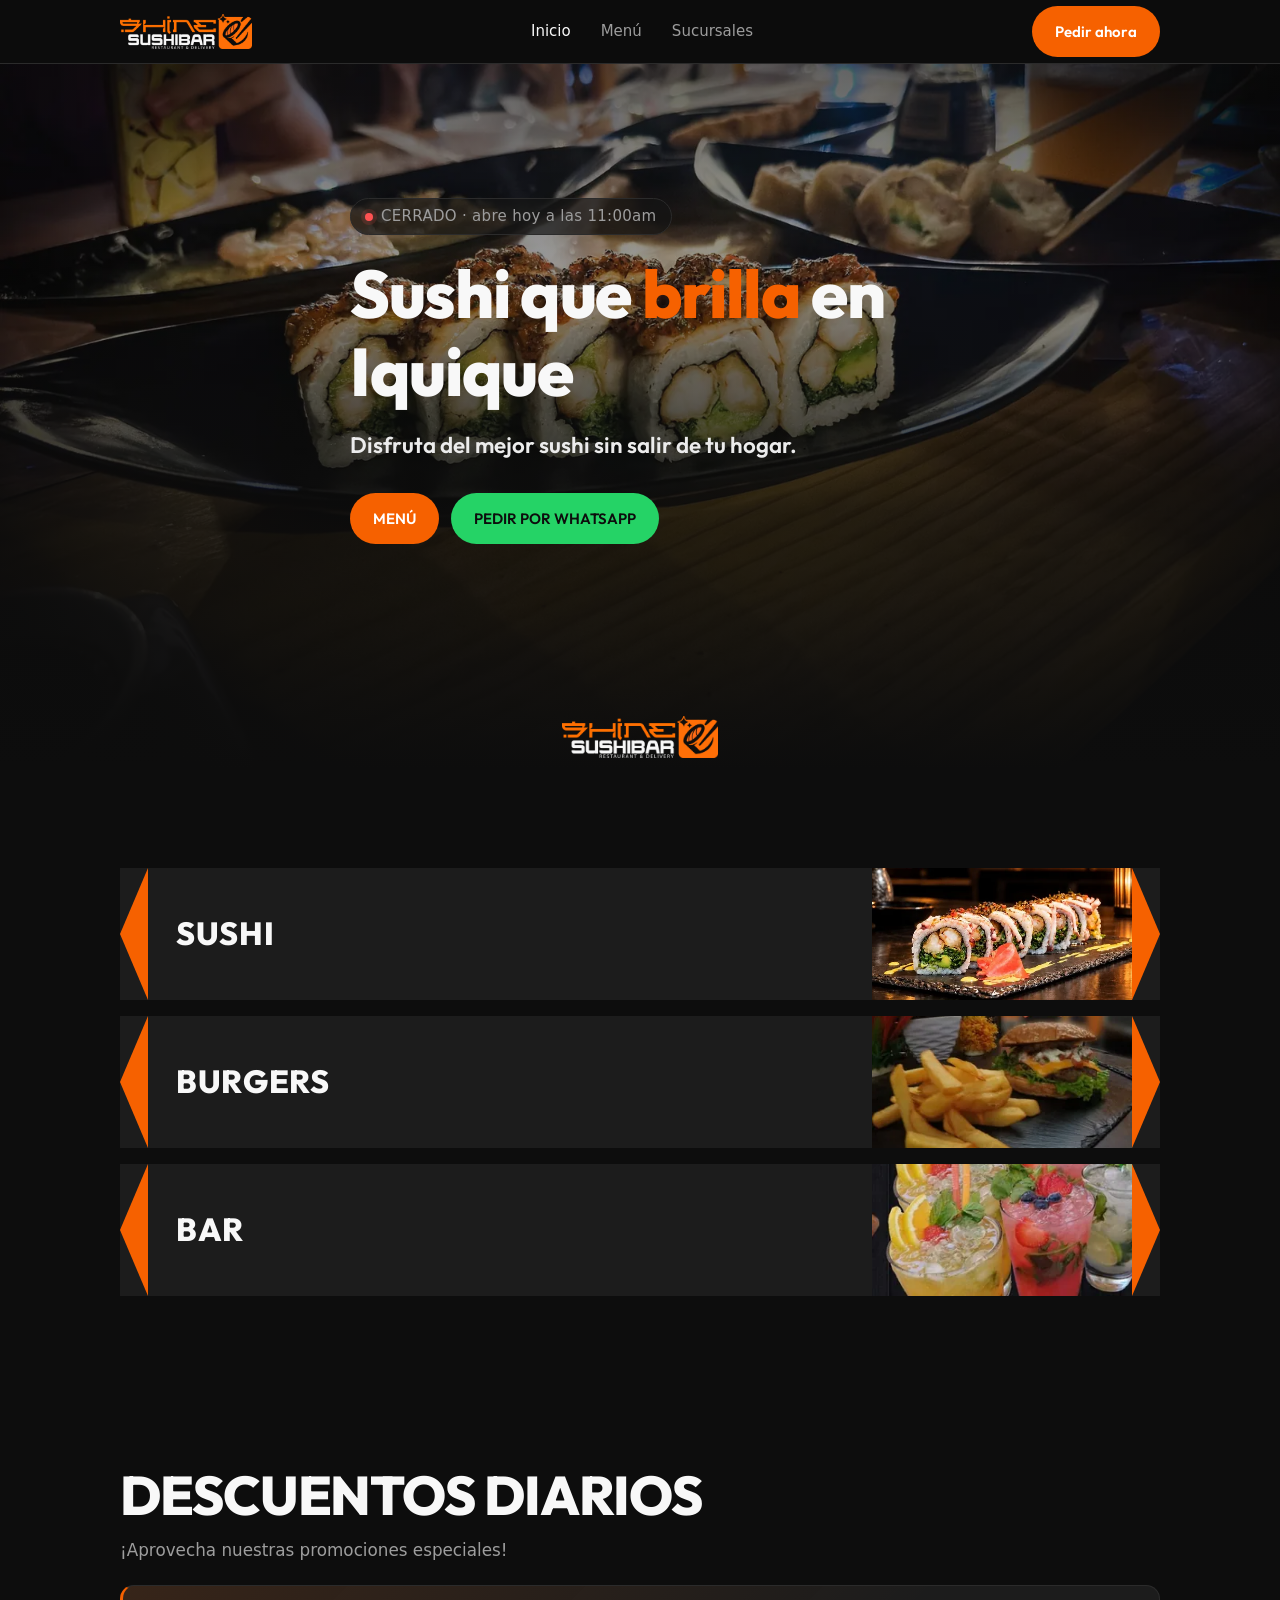
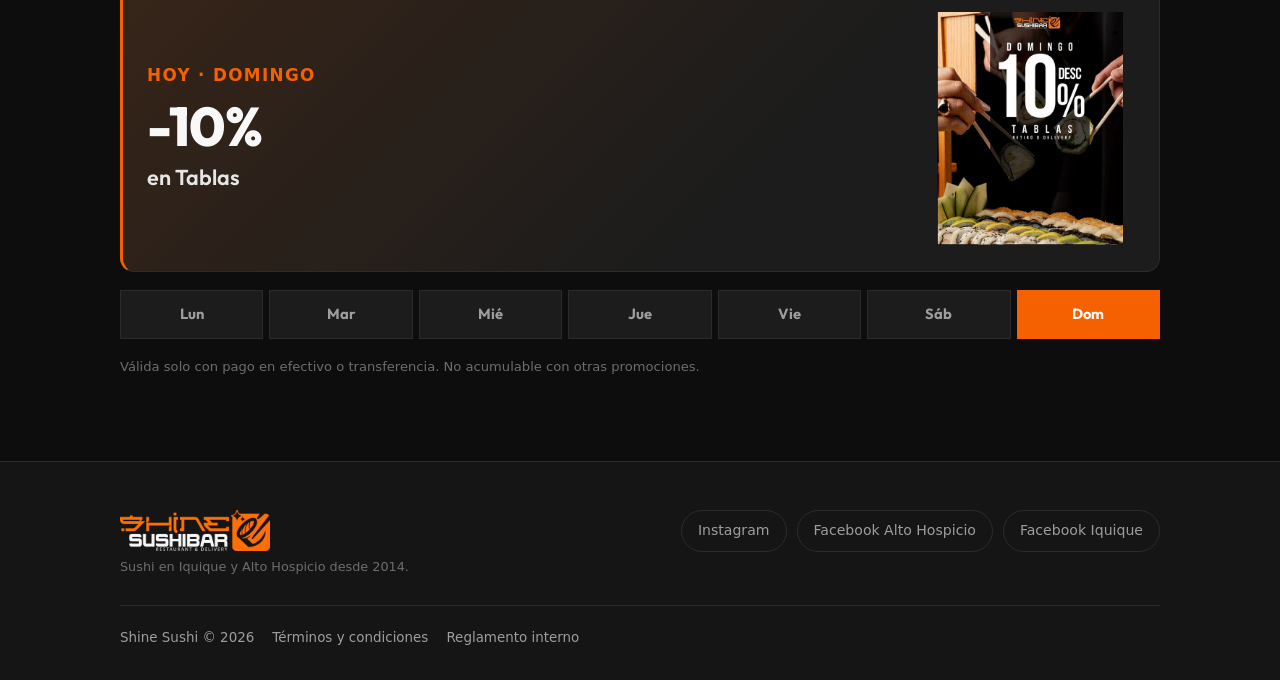
==== index.html @ 816ac902 "refact: root to serve on vercel" ====
<!DOCTYPE html>
<html lang="es">
  <head>
    <meta charset="utf-8" />
    <meta name="viewport" content="width=device-width, initial-scale=1" />
    <title>Shine Sushi | Sushi en Iquique y Alto Hospicio</title>
    <meta
      name="description"
      content="Shine Sushi, sushi para servir, llevar o delivery en Iquique y Alto Hospicio. Revisa el menú completo y pide por WhatsApp."
    />
    <meta name="theme-color" content="#0d0d0d" />

    <link rel="icon" type="image/png" sizes="32x32" href="static/assets/favicon-32.png" />
    <link rel="icon" type="image/png" sizes="96x96" href="static/assets/favicon-96.png" />
    <link rel="apple-touch-icon" href="static/assets/favicon-96.png" />

    <link rel="preconnect" href="https://fonts.googleapis.com" />
    <link rel="preconnect" href="https://fonts.gstatic.com" crossorigin />
    <link
      href="https://fonts.googleapis.com/css2?family=Open+Sans:wght@400;600;700&family=Outfit:wght@400;600;700;800&display=swap"
      rel="stylesheet"
    />

    <link rel="stylesheet" href="static/styles/styles.css" />
  </head>
  <body>
    <a class="saltar-al-contenido" href="#contenido">Saltar al contenido</a>

    <header class="header">
      <div class="contenedor header__interior">
        <a class="header__marca" href="index.html" aria-label="Shine Sushi, ir al inicio">
          <img
            class="header__logo"
            src="static/assets/logo.webp"
            alt="Shine Sushi"
            width="800"
            height="217"
          />
        </a>

        <nav class="header__nav" aria-label="Navegación principal">
          <a class="header__enlace header__enlace--activo" href="index.html" aria-current="page">Inicio</a>
          <a class="header__enlace" href="menu.html">Menú</a>
          <a class="header__enlace" href="sucursales.html">Sucursales</a>
        </nav>

        <div class="header__acciones">
          <button class="boton boton--primario header__pedido" type="button" data-abrir-sucursal>
            Pedir ahora
          </button>

          <button
            class="hamburguesa"
            id="boton-menu"
            type="button"
            aria-expanded="false"
            aria-controls="nav-movil"
            aria-label="Abrir menú de navegación"
          >
            <span class="hamburguesa__linea"></span>
            <span class="hamburguesa__linea"></span>
            <span class="hamburguesa__linea"></span>
          </button>
        </div>
      </div>

    </header>

    <nav class="nav-movil" id="nav-movil" aria-label="Navegación móvil">
      <a class="nav-movil__enlace" href="index.html">Inicio</a>
      <a class="nav-movil__enlace" href="menu.html">Menú</a>
      <a class="nav-movil__enlace" href="sucursales.html">Sucursales</a>
    </nav>

    <main id="contenido">
      <section class="hero">
        <div class="hero__fondo" role="img" aria-label="Tako flameado de Shine Sushi"></div>
        <div class="hero__velo"></div>

        <img
          class="hero__emblema"
          src="static/assets/logo.webp"
          alt=""
          aria-hidden="true"
          width="800"
          height="217"
        />

        <div class="contenedor hero__contenido">
          <p class="hero__etiqueta" id="estado" data-estado="desconocido">
            <span class="estado__punto" aria-hidden="true"></span>
            <span id="estado-texto">Consultando horario</span>
          </p>

          <h1 class="hero__titulo">Sushi que <span>brilla</span> en Iquique</h1>

          <p class="hero__bajada">Disfruta del mejor sushi sin salir de tu hogar.</p>

          <div class="hero__acciones">
            <a
              class="boton boton--primario"
              href="menu.html"
              aria-label="Ver el menú completo"
              >MENÚ</a
            >
            <button class="boton boton--whatsapp" type="button" data-abrir-sucursal>
              PEDIR POR WHATSAPP
            </button>
          </div>
        </div>
      </section>

      <section class="seccion cartas" id="cartas">
        <div class="contenedor">
          <a class="banda" href="menu.html#sushi">
            <span class="banda__punta" aria-hidden="true"></span>
            <span class="banda__nombre">Sushi</span>
            <img
              class="banda__imagen"
              src="static/assets/roll.webp"
              alt=""
              width="516"
              height="255"
            />
            <span class="banda__punta banda__punta--derecha" aria-hidden="true"></span>
          </a>

          <a class="banda" href="menu.html#burgers">
            <span class="banda__punta" aria-hidden="true"></span>
            <span class="banda__nombre">Burgers</span>
            <img
              class="banda__imagen"
              src="static/assets/burger.webp"
              alt=""
              width="355"
              height="223"
            />
            <span class="banda__punta banda__punta--derecha" aria-hidden="true"></span>
          </a>

          <a class="banda" href="menu.html#bar">
            <span class="banda__punta" aria-hidden="true"></span>
            <span class="banda__nombre">Bar</span>
            <img
              class="banda__imagen"
              src="static/assets/bar.webp"
              alt=""
              width="288"
              height="302"
            />
            <span class="banda__punta banda__punta--derecha" aria-hidden="true"></span>
          </a>
        </div>
      </section>

      <section class="seccion promociones" id="promociones">
        <div class="contenedor">
          <h2 class="promociones__caption">DESCUENTOS DIARIOS</h2>

          <p class="promociones__bajada">¡Aprovecha nuestras promociones especiales!</p>

          <button class="promocion" type="button" data-abrir-flyer>
            <span class="promocion__texto">
              <span class="promocion__etiqueta" id="promocion-etiqueta">Promoción de hoy</span>
              <span class="promocion__descuento" id="promocion-descuento">—</span>
              <span class="promocion__detalle" id="promocion-detalle"></span>
            </span>

            <span class="promocion__flyer">
              <img
                class="promocion__imagen"
                id="promocion-imagen"
                src="static/assets/promociones/lunes.webp"
                alt=""
                width="516"
                height="558"
              />
            </span>
          </button>

          <div class="dias" id="dias" role="tablist" aria-label="Elegir el día de la semana">
            <button class="dia" type="button" role="tab" aria-selected="false" data-dia="1">Lun</button>
            <button class="dia" type="button" role="tab" aria-selected="false" data-dia="2">Mar</button>
            <button class="dia" type="button" role="tab" aria-selected="false" data-dia="3">Mié</button>
            <button class="dia" type="button" role="tab" aria-selected="false" data-dia="4">Jue</button>
            <button class="dia" type="button" role="tab" aria-selected="false" data-dia="5">Vie</button>
            <button class="dia" type="button" role="tab" aria-selected="false" data-dia="6">Sáb</button>
            <button class="dia" type="button" role="tab" aria-selected="false" data-dia="0">Dom</button>
          </div>

          <p class="promocion__legal">
            Válida solo con pago en efectivo o transferencia. No acumulable con otras promociones.
          </p>

          <noscript>
            <ul class="promocion__lista">
              <li>Lunes: 4x3 / 3x2 en Roll de Carta</li>
              <li>Martes: -10% en Tiraditos y Ceviche</li>
              <li>Miércoles y Jueves: -15% en Roll de Carta, Arma Tu Roll</li>
              <li>Viernes y Sábado: -10% en Roll de Carta</li>
              <li>Domingo: -10% en Tablas</li>
            </ul>
          </noscript>
        </div>
      </section>
    </main>

    <footer class="footer">
      <div class="contenedor footer__interior">
        <div>
          <img
            class="footer__logo"
            src="static/assets/logo.webp"
            alt="Shine Sushi"
            width="800"
            height="217"
          />
          <p class="footer__credito">Sushi en Iquique y Alto Hospicio desde 2014.</p>
        </div>

        <div class="footer__redes">
          <a class="footer__red" href="https://www.instagram.com/shinesushi/">Instagram</a>
          <a
            class="footer__red"
            href="https://www.facebook.com/search/top?q=Shine%20Sushi%20Alto%20Hospicio"
            >Facebook Alto Hospicio</a
          >
          <a
            class="footer__red"
            href="https://www.facebook.com/search/top?q=Shine%20Sushi%20Iquique"
            >Facebook Iquique</a
          >
        </div>
      </div>

      <div class="contenedor">
        <div class="footer__legal">
          <span>Shine Sushi © 2026</span>
          <a href="terminos-y-condiciones.html">Términos y condiciones</a>
          <a href="reglamento-interno.html">Reglamento interno</a>
        </div>
      </div>
    </footer>

    <dialog class="dialogo" id="dialogo-sucursal" aria-labelledby="dialogo-titulo">
      <div class="dialogo__panel">
        <button
          class="dialogo__cerrar"
          type="button"
          data-cerrar-sucursal
          aria-label="Cerrar"
        >
          ×
        </button>

        <h2 class="dialogo__titulo" id="dialogo-titulo">Elija una sucursal</h2>

        <div class="dialogo__opciones">
          <a class="opcion-sucursal opcion-sucursal--rojo" href="https://wa.me/56572443313">
            Whatsapp Playa Brava
          </a>

          <a class="opcion-sucursal opcion-sucursal--azul" href="https://wa.me/56222267828">
            WhatsApp Baquedano
          </a>

          <a class="opcion-sucursal opcion-sucursal--blanco" href="https://wa.me/56572790722">
            Whatsapp Alto Hospicio
          </a>
        </div>
      </div>
    </dialog>

    <dialog class="dialogo dialogo--flyer" id="dialogo-flyer" aria-label="Flyer de la promoción">
      <button class="flyer__cerrar" type="button" data-cerrar-flyer aria-label="Cerrar">×</button>
      <img
        class="flyer__imagen"
        id="flyer-imagen"
        src="static/assets/promociones/lunes.webp"
        alt=""
        width="516"
        height="558"
      />
    </dialog>

    <script type="module" src="static/js/app.js"></script>
  </body>
</html>
---- static/styles/styles.css ----
/* Shine Sushi - hoja de estilos. */
:root {
  --naranja: #f66100;
  --naranja-claro: #ff7d29;
  --negro: #0d0d0d;
  --carbon: #151515;
  --superficie: #1c1c1c;
  --superficie-alta: #232323;
  --borde: #2b2b2b;
  --texto: #f8f8f8;
  --texto-suave: #9d9d9d;
  --verde-abierto: #3ddc84;
  --rojo-cerrado: #ff5252;

  --verde-whatsapp: #25d366;
  --verde-whatsapp-claro: #3fe07c;

  --rojo-sucursal: #ff0303;
  --azul-sucursal: #0303ff;
  --blanco-sucursal: #ffffff;

  --fuente-titulo: "Outfit", system-ui, -apple-system, "Segoe UI", sans-serif;
  --fuente-texto: system-ui, -apple-system, "Segoe UI", Roboto, sans-serif;

  --ancho-maximo: 1080px;
  --altura-header: 64px;
  --radio: 14px;
  --radio-chico: 10px;
  --transicion: 180ms ease;
}

*,
*::before,
*::after {
  box-sizing: border-box;
}

html {
  scroll-behavior: smooth;
  scroll-padding-top: calc(var(--altura-header) + 24px);
}

body {
  margin: 0;
  background-color: var(--negro);
  color: var(--texto);
  font-family: var(--fuente-texto);
  font-size: 16px;
  line-height: 1.55;
  -webkit-font-smoothing: antialiased;
}

body:has(.dialogo[open]) {
  overflow: hidden;
}

img {
  display: block;
  max-width: 100%;
  height: auto;
}

a {
  color: inherit;
  text-decoration: none;
}

h1,
h2,
h3 {
  font-family: var(--fuente-titulo);
  line-height: 1.15;
  margin: 0;
  letter-spacing: -0.02em;
}

p {
  margin: 0;
}

button {
  font: inherit;
}

.contenedor {
  width: 100%;
  max-width: var(--ancho-maximo);
  margin: 0 auto;
  padding: 0 20px;
}

.saltar-al-contenido {
  position: absolute;
  left: -9999px;
  top: 0;
  z-index: 100;
  background-color: var(--naranja);
  color: #fff;
  padding: 12px 18px;
  border-radius: 0 0 var(--radio-chico) 0;
}

.saltar-al-contenido:focus {
  left: 0;
}

/* ------------------------------------------------------------------ header */

.header {
  position: sticky;
  top: 0;
  z-index: 50;
  display: flex;
  align-items: center;
  height: var(--altura-header);
  background-color: rgba(13, 13, 13, 0.82);
  backdrop-filter: blur(12px);
  border-bottom: 1px solid var(--borde);
}

.header__interior {
  display: flex;
  align-items: center;
  justify-content: space-between;
  gap: 12px;
}

.header__marca {
  display: flex;
  align-items: center;
  flex-shrink: 0;
}

.header__logo {
  width: 108px;
  height: auto;
}

.header__nav {
  display: none;
  align-items: center;
  gap: 4px;
}

.header__enlace {
  padding: 9px 13px;
  border-radius: 999px;
  font-size: 15px;
  font-weight: 500;
  color: var(--texto-suave);
  transition: color var(--transicion), background-color var(--transicion);
}

.header__enlace:hover,
.header__enlace:focus-visible {
  color: var(--texto);
  background-color: var(--superficie-alta);
}

.header__enlace--activo {
  color: var(--texto);
}

.header__acciones {
  display: flex;
  align-items: center;
  gap: 8px;
  flex-shrink: 0;
}

.header__pedido {
  padding: 10px 15px;
  font-size: 14px;
}

.hero__emblema {
  position: absolute;
  bottom: 26px;
  left: 50%;
  transform: translateX(-50%);
  width: 132px;
  height: auto;
}

/* -------------------------------------------------------------- hamburguesa */

.hamburguesa {
  display: inline-flex;
  flex-direction: column;
  justify-content: center;
  gap: 5px;
  width: 42px;
  height: 42px;
  padding: 0 10px;
  border: 1px solid var(--borde);
  border-radius: 12px;
  background-color: var(--superficie);
  cursor: pointer;
}

.hamburguesa__linea {
  display: block;
  width: 100%;
  height: 2px;
  border-radius: 2px;
  background-color: var(--texto);
  transition: transform var(--transicion), opacity var(--transicion);
}

.hamburguesa[aria-expanded="true"] .hamburguesa__linea:nth-child(1) {
  transform: translateY(7px) rotate(45deg);
}

.hamburguesa[aria-expanded="true"] .hamburguesa__linea:nth-child(2) {
  opacity: 0;
}

.hamburguesa[aria-expanded="true"] .hamburguesa__linea:nth-child(3) {
  transform: translateY(-7px) rotate(-45deg);
}

/* ------------------------------------------------------------ nav movil */

.nav-movil {
  position: fixed;
  top: var(--altura-header);
  left: 0;
  right: 0;
  z-index: 49;
  display: flex;
  flex-direction: column;
  padding: 6px 20px 14px;
  background-color: rgba(13, 13, 13, 0.97);
  backdrop-filter: blur(12px);
  border-bottom: 1px solid var(--borde);
  opacity: 0;
  transform: translateY(-10px);
  pointer-events: none;
  transition: opacity var(--transicion), transform var(--transicion);
}

.nav-movil--abierto {
  opacity: 1;
  transform: translateY(0);
  pointer-events: auto;
}

.nav-movil__enlace {
  padding: 15px 4px;
  border-bottom: 1px solid var(--borde);
  font-family: var(--fuente-titulo);
  font-size: 1.05rem;
  font-weight: 600;
}

.nav-movil__enlace:last-child {
  border-bottom: none;
}

/* -------------------------------------------------------------- botones */

.boton {
  display: inline-flex;
  align-items: center;
  justify-content: center;
  gap: 8px;
  padding: 13px 22px;
  border: 1px solid transparent;
  border-radius: 999px;
  font-family: var(--fuente-titulo);
  font-size: 15px;
  font-weight: 600;
  cursor: pointer;
  transition: background-color var(--transicion), border-color var(--transicion),
    transform var(--transicion);
}

.boton:active {
  transform: scale(0.98);
}

.boton--primario {
  background-color: var(--naranja);
  color: #fff;
}

.boton--primario:hover,
.boton--primario:focus-visible {
  background-color: var(--naranja-claro);
}

.boton--fantasma {
  background-color: rgba(255, 255, 255, 0.06);
  border-color: rgba(255, 255, 255, 0.18);
  color: var(--texto);
}

.boton--fantasma:hover,
.boton--fantasma:focus-visible {
  background-color: rgba(255, 255, 255, 0.12);
}

.boton--whatsapp {
  background-color: var(--verde-whatsapp);
  color: #0d0d0d;
}

.boton--whatsapp:hover,
.boton--whatsapp:focus-visible {
  background-color: var(--verde-whatsapp-claro);
}

.boton--bloque {
  width: 100%;
}

/* ------------------------------------------------------------------ hero */

.hero {
  position: relative;
  display: flex;
  align-items: center;
  min-height: min(88svh, 720px);
  padding: 24px 0 120px;
  overflow: hidden;
}

.hero__fondo {
  position: absolute;
  inset: 0;
  background-image: url("../assets/hero-tako.webp");
  background-size: cover;
  background-position: center;
  z-index: -2;
}

.hero__velo {
  position: absolute;
  inset: 0;
  z-index: -1;
  background: linear-gradient(
      to top,
      var(--negro) 2%,
      rgba(13, 13, 13, 0.86) 38%,
      rgba(13, 13, 13, 0.42) 72%,
      rgba(13, 13, 13, 0.62) 100%
    );
}

.hero__contenido {
  max-width: 620px;
}

.hero__etiqueta {
  display: inline-flex;
  align-items: center;
  gap: 8px;
  padding: 6px 14px;
  margin-bottom: 20px;
  border: 1px solid var(--borde);
  border-radius: 999px;
  background-color: rgba(21, 21, 21, 0.7);
  font-size: 15px;
  font-weight: 500;
  letter-spacing: 0.02em;
  color: var(--texto-suave);
}

.estado__punto {
  width: 8px;
  height: 8px;
  border-radius: 50%;
  background-color: var(--texto-suave);
}

.estado--abierto .estado__punto {
  background-color: var(--verde-abierto);
  box-shadow: 0 0 0 4px rgba(61, 220, 132, 0.16);
}

.estado--cerrado .estado__punto {
  background-color: var(--rojo-cerrado);
  box-shadow: 0 0 0 4px rgba(255, 82, 82, 0.14);
}

.hero__titulo {
  font-size: clamp(2.4rem, 8vw, 4.2rem);
  font-weight: 800;
}

.hero__titulo span {
  color: var(--naranja);
}

.hero__bajada {
  margin-top: 18px;
  font-family: var(--fuente-titulo);
  font-size: clamp(1.1rem, 3.6vw, 1.4rem);
  font-weight: 600;
  color: #ececec;
}

.hero__acciones {
  display: flex;
  flex-wrap: wrap;
  gap: 12px;
  margin-top: 30px;
}

/* ------------------------------------------------------------- secciones */

.seccion {
  padding: 64px 0;
}

.seccion--alterna {
  background-color: var(--carbon);
  border-top: 1px solid var(--borde);
  border-bottom: 1px solid var(--borde);
}

.seccion__encabezado {
  max-width: 560px;
  margin-bottom: 32px;
}

.seccion__titulo {
  font-size: clamp(1.6rem, 5vw, 2.3rem);
  font-weight: 700;
}

.seccion__bajada {
  margin-top: 10px;
  color: var(--texto-suave);
}

/* --------------------------------------------------------------- cartas */

.cartas {
  padding-top: 0;
}

.banda {
  display: flex;
  align-items: stretch;
  height: 104px;
  margin-bottom: 12px;
  background-color: var(--superficie);
  transition: background-color var(--transicion);
}

.banda:last-child {
  margin-bottom: 0;
}

.banda:hover,
.banda:focus-visible {
  background-color: var(--superficie-alta);
}

.banda__punta {
  flex: 0 0 20px;
  background-color: var(--naranja);
  clip-path: polygon(100% 0, 0 50%, 100% 100%);
}

.banda__punta--derecha {
  clip-path: polygon(0 0, 100% 50%, 0 100%);
}

.banda__nombre {
  flex: 1;
  display: flex;
  align-items: center;
  min-width: 0;
  padding-left: 16px;
  font-family: var(--fuente-titulo);
  font-size: 1.5rem;
  font-weight: 800;
  letter-spacing: 0.02em;
  text-transform: uppercase;
}

.banda__imagen {
  flex: 0 0 auto;
  width: 96px;
  height: 100%;
  object-fit: cover;
  object-position: center;
}

/* --------------------------------------------------------- promociones */

.promociones {
  padding-top: 0;
}

.promociones__caption {
  font-size: clamp(2.1rem, 7vw, 3.4rem);
  font-weight: 800;
  letter-spacing: -0.02em;
}

.promociones__bajada {
  margin-top: 10px;
  font-size: 1.05rem;
  color: var(--texto-suave);
}

.promocion {
  display: grid;
  grid-template-columns: 1fr;
  gap: 20px;
  width: 100%;
  margin-top: 22px;
  padding: 26px 24px;
  border: 1px solid var(--borde);
  border-left: 3px solid var(--naranja);
  border-radius: var(--radio);
  background-color: var(--superficie);
  background-image: linear-gradient(
    135deg,
    rgba(246, 97, 0, 0.12),
    rgba(246, 97, 0, 0) 62%
  );
  text-align: left;
  cursor: pointer;
  transition: border-color var(--transicion);
}

.promocion:hover,
.promocion:focus-visible {
  border-color: var(--naranja);
}

.promocion__texto {
  display: block;
}

.promocion__etiqueta {
  display: block;
  font-size: 1.05rem;
  font-weight: 700;
  letter-spacing: 0.08em;
  text-transform: uppercase;
  color: var(--naranja);
}

.promocion__descuento {
  display: block;
  margin-top: 10px;
  font-family: var(--fuente-titulo);
  font-size: clamp(2.3rem, 9vw, 3.4rem);
  font-weight: 800;
  line-height: 1.05;
  letter-spacing: -0.02em;
  color: var(--texto);
}

.promocion__detalle {
  display: block;
  margin-top: 6px;
  font-family: var(--fuente-titulo);
  font-size: 1.35rem;
  font-weight: 600;
  color: #e6e6e6;
}

.promocion__flyer {
  display: none;
}

/* ------------------------------------------------- selector de flyer */

@media (min-width: 720px) {
  .promocion {
    grid-template-columns: 1fr 210px;
    align-items: center;
  }

  .promocion__flyer {
    display: block;
  }

  
  .promocion__imagen {
    display: block;
    width: 100%;
    aspect-ratio: 9 / 10;
    object-fit: contain;
  }
}

.dias {
  display: grid;
  grid-template-columns: repeat(7, 1fr);
  gap: 6px;
  margin-top: 18px;
}

.dia {
  padding: 11px 0;
  border: 1px solid var(--borde);
  border-radius: 0;
  background-color: var(--superficie);
  color: var(--texto-suave);
  font-family: var(--fuente-titulo);
  font-size: 0.92rem;
  font-weight: 700;
  cursor: pointer;
  transition: background-color var(--transicion), color var(--transicion),
    border-color var(--transicion);
}

.dia:hover,
.dia:focus-visible {
  color: var(--texto);
  border-color: var(--naranja);
}

.dia--hoy {
  border-color: var(--naranja);
  border-width: 2px;
  color: var(--texto);
}

.dia--activo {
  background-color: var(--naranja);
  border-color: var(--naranja);
  color: #fff;
}

.promocion__legal {
  margin-top: 18px;
  font-size: 0.82rem;
  color: #6d6d6d;
}

.promocion__lista {
  margin: 18px 0 0;
  padding-left: 20px;
  font-size: 0.9rem;
  color: var(--texto-suave);
}

.promocion__lista li {
  margin-bottom: 4px;
}

/* -------------------------------------------------------------- tarjetas */

.grilla {
  display: grid;
  gap: 14px;
  grid-template-columns: 1fr;
}

.tarjeta {
  display: flex;
  flex-direction: column;
  gap: 6px;
  padding: 20px;
  border: 1px solid var(--borde);
  border-radius: var(--radio);
  background-color: var(--superficie);
  transition: border-color var(--transicion), transform var(--transicion);
}

.tarjeta:hover,
.tarjeta:focus-visible {
  border-color: var(--naranja);
  transform: translateY(-2px);
}

.tarjeta__titulo {
  font-size: 1.05rem;
  font-weight: 600;
}

.tarjeta__detalle {
  font-size: 0.92rem;
  color: var(--texto-suave);
}

.tarjeta__pie {
  display: flex;
  align-items: center;
  justify-content: space-between;
  gap: 10px;
  margin-top: 14px;
  padding-top: 14px;
  border-top: 1px solid var(--borde);
  font-size: 0.86rem;
  color: var(--texto-suave);
}

.tarjeta__accion {
  margin-top: 14px;
}

.tarjeta--menu {
  position: relative;
  overflow: hidden;
}

.tarjeta__conteo {
  font-family: var(--fuente-titulo);
  font-size: 0.8rem;
  font-weight: 600;
  color: var(--naranja);
}

.tarjeta__flecha {
  color: var(--naranja);
  font-weight: 700;
}

/* ------------------------------------------------------------------ menu */

.menu-encabezado {
  padding-bottom: 0;
}

.menu-catalogo {
  padding-top: 28px;
}

.acordeon {
  margin-bottom: 14px;
  border: 1px solid var(--borde);
  border-radius: var(--radio);
  background-color: var(--superficie);
  background-image: url("../assets/black_background.png");
  overflow: hidden;
  scroll-margin-top: calc(var(--altura-header) + 20px);
}

.acordeon:last-child {
  margin-bottom: 0;
}

.acordeon__cabecera {
  display: flex;
  align-items: center;
  justify-content: space-between;
  gap: 16px;
  padding: 20px 22px;
  cursor: pointer;
  list-style: none;
}

.acordeon__cabecera::-webkit-details-marker {
  display: none;
}

.acordeon__cabecera:hover {
  background-color: rgba(255, 255, 255, 0.04);
}

.acordeon__titulo {
  font-size: clamp(1.5rem, 5.5vw, 2rem);
  font-weight: 800;
}

.acordeon__flecha {
  flex: 0 0 auto;
  width: 11px;
  height: 11px;
  border-right: 3px solid var(--naranja);
  border-bottom: 3px solid var(--naranja);
  transform: rotate(45deg);
  transition: transform var(--transicion);
}

.acordeon[open] .acordeon__flecha {
  transform: rotate(-135deg);
}

.acordeon__cuerpo {
  padding: 0 22px 30px;
  border-top: 1px solid var(--borde);
}

.grupo {
  margin-top: 20px;
  border-top: 1px solid var(--borde);
}

.grupo:first-child {
  margin-top: 10px;
  border-top: 0;
}

.grupo__cabecera {
  display: flex;
  align-items: center;
  justify-content: space-between;
  gap: 14px;
  padding: 16px 0;
  cursor: pointer;
  list-style: none;
}

.grupo__cabecera::-webkit-details-marker {
  display: none;
}

.grupo__cabecera:hover .grupo__titulo {
  color: var(--naranja);
}

.grupo__titulo {
  font-size: clamp(1.3rem, 4.5vw, 1.7rem);
  font-weight: 700;
}

.grupo__flecha {
  flex: 0 0 auto;
  width: 8px;
  height: 8px;
  border-right: 2px solid var(--naranja);
  border-bottom: 2px solid var(--naranja);
  transform: rotate(45deg);
  transition: transform var(--transicion);
}

.grupo[open] .grupo__flecha {
  transform: rotate(-135deg);
}

.grupo__cuerpo {
  padding: 16px 0 16px 18px;
  border-left: 1px solid var(--borde);
}

.subgrupo {
  margin-top: 16px;
}

.subgrupo:first-child {
  margin-top: 0;
}

.subgrupo__cabecera {
  display: flex;
  align-items: center;
  justify-content: space-between;
  gap: 12px;
  padding: 12px 0;
  cursor: pointer;
  list-style: none;
}

.subgrupo__cabecera::-webkit-details-marker {
  display: none;
}

.subgrupo__cabecera:hover .subcategoria {
  filter: brightness(1.1);
}

.subgrupo__flecha {
  flex: 0 0 auto;
  width: 7px;
  height: 7px;
  border-right: 2px solid var(--naranja);
  border-bottom: 2px solid var(--naranja);
  transform: rotate(45deg);
  transition: transform var(--transicion);
}

.subgrupo[open] .subgrupo__flecha {
  transform: rotate(-135deg);
}

.subgrupo__cuerpo {
  padding: 0 0 12px 12px;
}

.subcategoria {
  display: inline-block;
  padding: 7px 15px;
  border-radius: 999px;
  background-color: var(--naranja);
  font-family: var(--fuente-titulo);
  font-size: 1rem;
  font-weight: 800;
  letter-spacing: 0.06em;
  text-transform: uppercase;
  color: #0d0d0d;
}

.parentesis {
  color: var(--naranja);
}

/* Dentro de la badge naranja el parentesis se atenua en vez de repetir el color. */
.subcategoria .parentesis {
  color: inherit;
  opacity: 0.62;
}

.tarjeta__incluye {
  font-size: 0.88rem;
  color: var(--texto-suave);
}

.tarjeta__precio {
  font-family: var(--fuente-titulo);
  font-size: 1.15rem;
  font-weight: 700;
  color: var(--texto);
}

/* ------------------------------------------------------------- sucursales */

.sucursal {
  display: flex;
  flex-direction: column;
  gap: 4px;
  padding: 18px 20px;
  border: 1px solid var(--borde);
  border-radius: var(--radio);
  background-color: var(--superficie);
}

.sucursal__zona {
  font-size: 0.78rem;
  font-weight: 600;
  letter-spacing: 0.08em;
  text-transform: uppercase;
  color: var(--naranja);
}

.sucursal__nombre {
  font-family: var(--fuente-titulo);
  font-size: 1.15rem;
  font-weight: 700;
}

.sucursal__direccion {
  font-size: 0.92rem;
  color: var(--texto-suave);
}

.sucursal__acciones {
  margin-top: 14px;
}

/* ---------------------------------------------------------------- footer */

.footer {
  padding: 48px 0 32px;
  border-top: 1px solid var(--borde);
  background-color: var(--carbon);
}

.footer__interior {
  display: flex;
  flex-direction: column;
  gap: 24px;
}

.footer__logo {
  width: 150px;
}

.footer__redes {
  display: flex;
  flex-wrap: wrap;
  gap: 10px;
}

.footer__red {
  padding: 9px 16px;
  border: 1px solid var(--borde);
  border-radius: 999px;
  font-size: 0.88rem;
  color: var(--texto-suave);
  transition: color var(--transicion), border-color var(--transicion);
}

.footer__red:hover,
.footer__red:focus-visible {
  color: var(--texto);
  border-color: var(--naranja);
}

.footer__legal {
  display: flex;
  flex-wrap: wrap;
  gap: 8px 18px;
  padding-top: 22px;
  margin-top: 28px;
  border-top: 1px solid var(--borde);
  font-size: 0.84rem;
  color: var(--texto-suave);
}

.footer__credito {
  margin-top: 6px;
  font-size: 0.8rem;
  color: #6d6d6d;
}

/* ------------------------------------------------- selector de sucursal */

.dialogo {
  width: min(430px, calc(100vw - 32px));
  padding: 0;
  border: 1px solid var(--borde);
  border-radius: 20px;
  background-color: var(--superficie);
  color: var(--texto);
}

.dialogo::backdrop {
  background-color: rgba(0, 0, 0, 0.72);
  backdrop-filter: blur(4px);
}

.dialogo__panel {
  position: relative;
  padding: 28px 24px 24px;
}

.dialogo__cerrar {
  position: absolute;
  top: 14px;
  right: 14px;
  display: inline-flex;
  align-items: center;
  justify-content: center;
  width: 36px;
  height: 36px;
  border: 1px solid var(--borde);
  border-radius: 50%;
  background-color: var(--superficie-alta);
  color: var(--texto);
  font-size: 20px;
  line-height: 1;
  cursor: pointer;
}

.dialogo__titulo {
  padding-right: 44px;
  font-size: 1.85rem;
  font-weight: 700;
}

.dialogo__opciones {
  display: flex;
  flex-direction: column;
  gap: 10px;
  margin-top: 24px;
}

.opcion-sucursal {
  display: flex;
  align-items: center;
  justify-content: center;
  padding: 17px 18px;
  border-radius: 0;
  font-family: "Open Sans", system-ui, sans-serif;
  font-size: 1.02rem;
  font-weight: 700;
  letter-spacing: 0.02em;
  text-transform: uppercase;
  text-align: center;
  color: #fff;
  transition: filter var(--transicion), transform var(--transicion);
}

.opcion-sucursal:hover,
.opcion-sucursal:focus-visible {
  filter: brightness(1.14);
  transform: translateY(-1px);
}

.opcion-sucursal--rojo {
  background-color: var(--rojo-sucursal);
}

.opcion-sucursal--azul {
  background-color: var(--azul-sucursal);
}

.opcion-sucursal--blanco {
  background-color: var(--blanco-sucursal);
  color: #0d0d0d;
}

.opcion-sucursal--blanco:hover,
.opcion-sucursal--blanco:focus-visible {
  filter: brightness(0.92);
}

/* ----------------------------------------------------- flyer en dialogo */

.dialogo--flyer {
  width: auto;
  max-width: min(92vw, 520px);
  border: 3px solid var(--naranja);
  border-radius: 22px;
  background-color: var(--negro);
  overflow: hidden;
}

.flyer__imagen {
  display: block;
  width: 100%;
  max-height: 76svh;
  object-fit: contain;
}

.flyer__cerrar {
  position: absolute;
  top: 10px;
  right: 10px;
  z-index: 2;
  display: inline-flex;
  align-items: center;
  justify-content: center;
  width: 38px;
  height: 38px;
  border: 1px solid var(--borde);
  border-radius: 50%;
  background-color: rgba(13, 13, 13, 0.85);
  color: var(--texto);
  font-size: 20px;
  line-height: 1;
  cursor: pointer;
}

/* -------------------------------------------------------------- escritorio */

@media (min-width: 720px) {
  .header__logo {
    width: 132px;
  }

  .header__nav {
    display: flex;
  }

  .header__pedido {
    padding: 13px 22px;
    font-size: 15px;
  }

  .hamburguesa,
  .nav-movil {
    display: none;
  }

  .hero__emblema {
    width: 156px;
  }

  
  .hero {
    align-items: center;
    padding-top: 24px;
    padding-bottom: 130px;
  }

  .banda {
    height: 132px;
    margin-bottom: 16px;
  }

  .banda__punta {
    flex-basis: 28px;
  }

  .banda__nombre {
    padding-left: 28px;
    font-size: 2rem;
  }

  .banda__imagen {
    width: 260px;
  }

  .grilla--dos {
    grid-template-columns: repeat(2, 1fr);
  }

  .grilla--tres {
    grid-template-columns: repeat(3, 1fr);
  }

  .seccion {
    padding: 84px 0;
  }

  .footer__interior {
    flex-direction: row;
    align-items: flex-start;
    justify-content: space-between;
  }
}

@media (prefers-reduced-motion: reduce) {
  html {
    scroll-behavior: auto;
  }

  *,
  *::before,
  *::after {
    transition-duration: 0.01ms !important;
  }
}
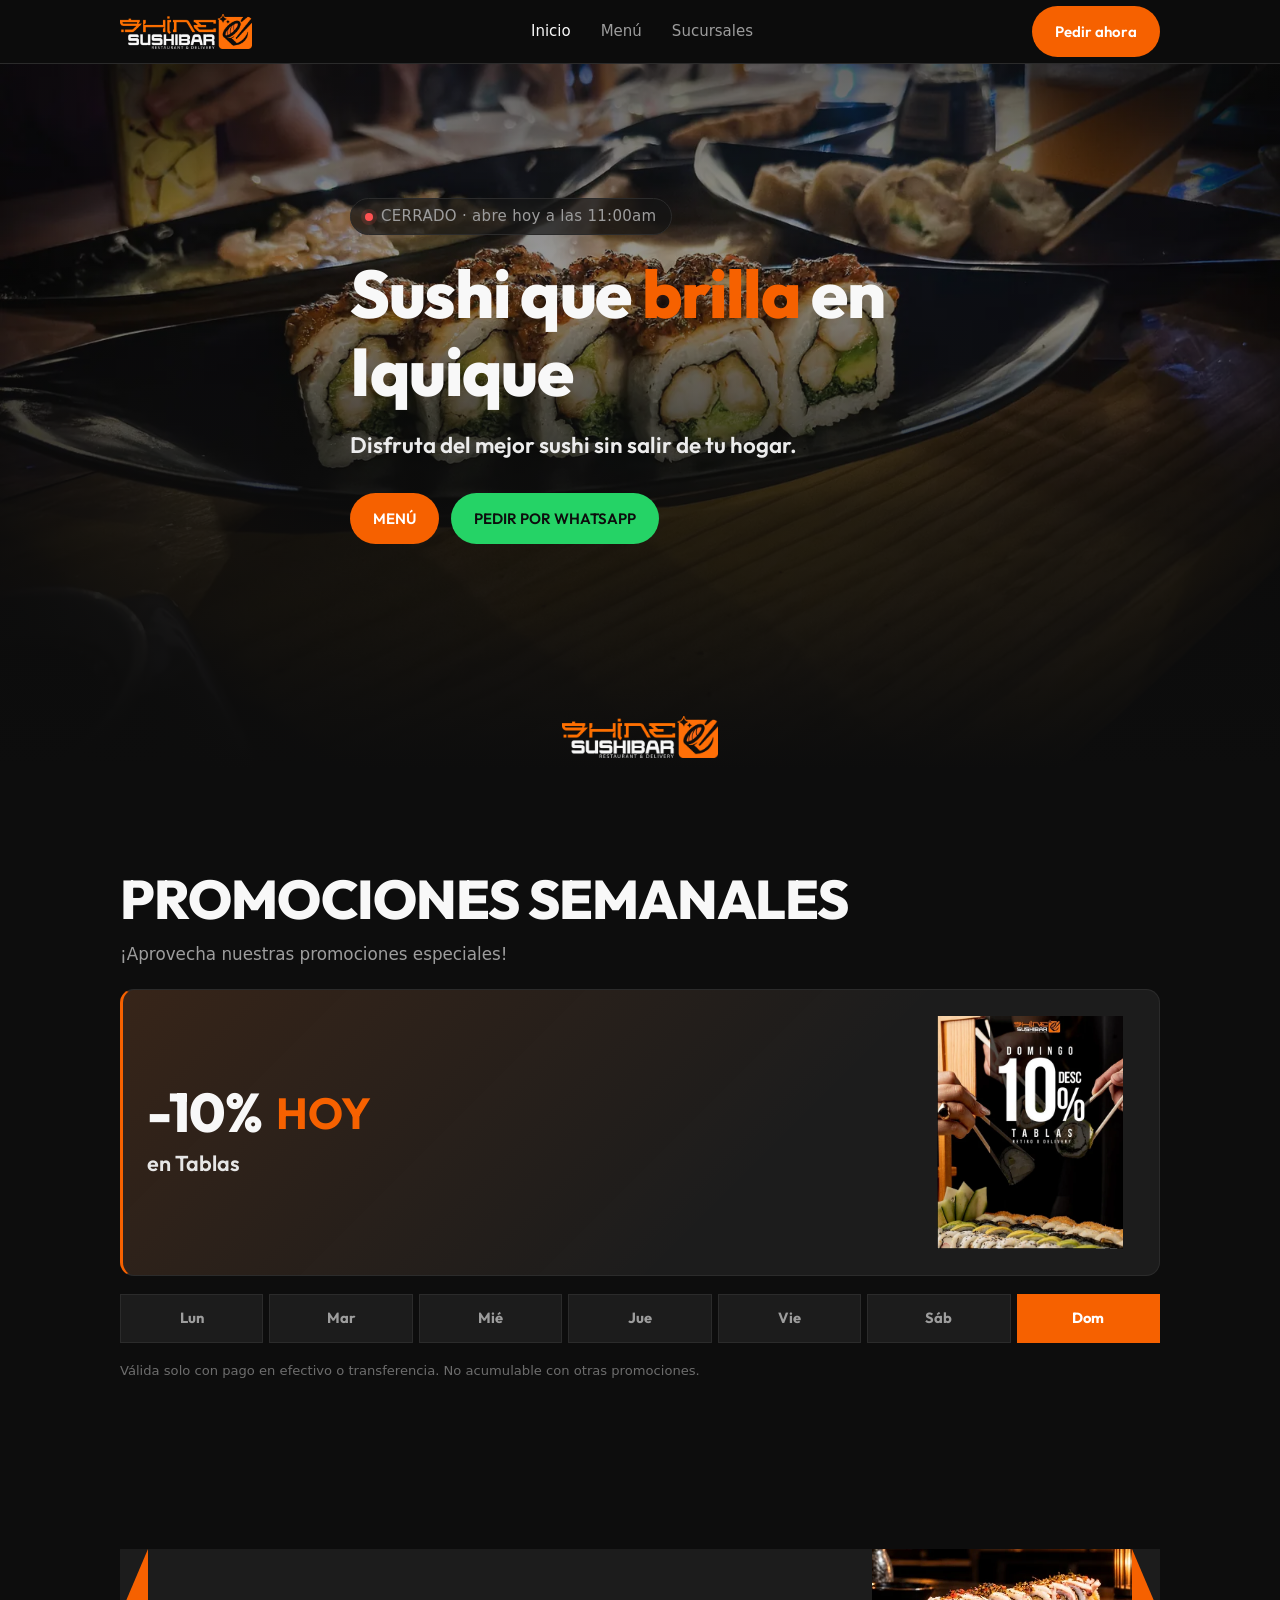
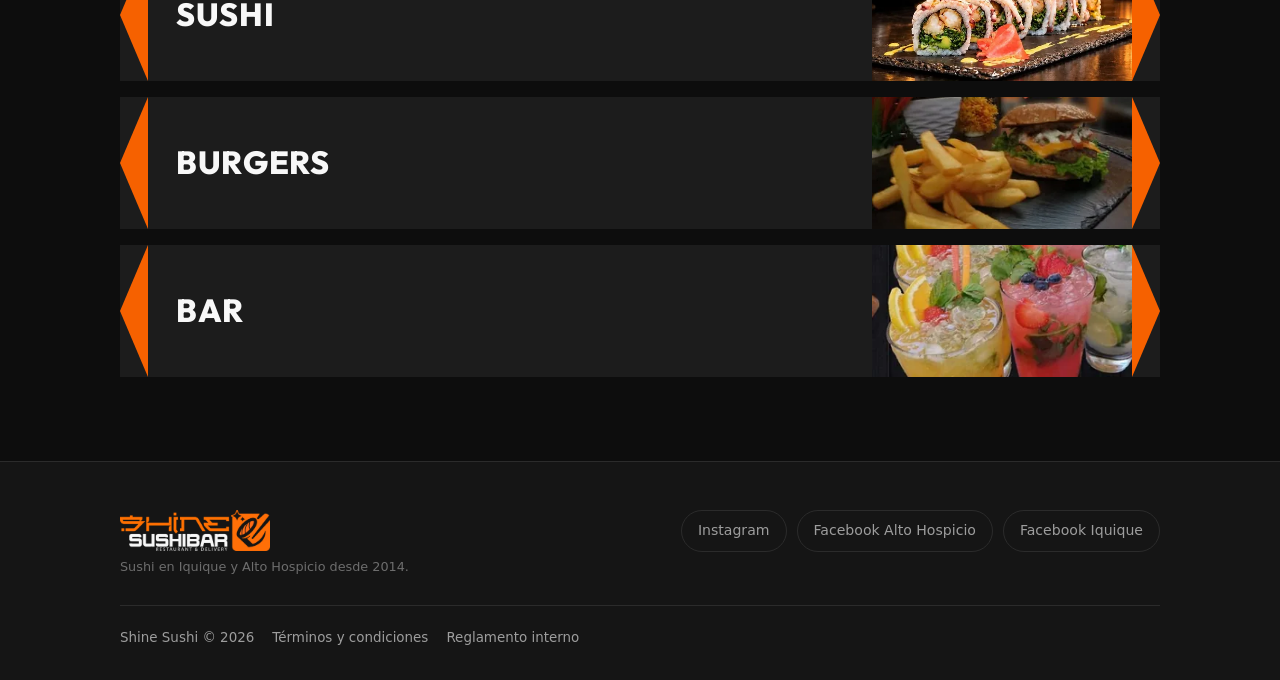
==== commit df864b21: "feats: catalogo restructurado, pagina de sucursales, perfeccion de estilos, etiquetas y celdas" ====
--- a/index.html
+++ b/index.html
@@ -107,6 +107,57 @@
               PEDIR POR WHATSAPP
             </button>
           </div>
+        </div>
+      </section>
+
+      <section class="seccion promociones" id="promociones">
+        <div class="contenedor">
+          <h2 class="promociones__caption">PROMOCIONES SEMANALES</h2>
+
+          <p class="promociones__bajada">¡Aprovecha nuestras promociones especiales!</p>
+
+          <button class="promocion" type="button" data-abrir-flyer>
+            <span class="promocion__texto">
+              <span class="promocion__descuento" id="promocion-descuento">—</span>
+              <span class="promocion__etiqueta" id="promocion-etiqueta">Hoy</span>
+              <span class="promocion__detalle" id="promocion-detalle"></span>
+            </span>
+
+            <span class="promocion__flyer">
+              <img
+                class="promocion__imagen"
+                id="promocion-imagen"
+                src="static/assets/promociones/lunes.webp"
+                alt=""
+                width="516"
+                height="558"
+              />
+            </span>
+          </button>
+
+          <div class="dias" id="dias" role="tablist" aria-label="Elegir el día de la semana">
+            <button class="dia" type="button" role="tab" aria-selected="false" data-dia="1">Lun</button>
+            <button class="dia" type="button" role="tab" aria-selected="false" data-dia="2">Mar</button>
+            <button class="dia" type="button" role="tab" aria-selected="false" data-dia="3">Mié</button>
+            <button class="dia" type="button" role="tab" aria-selected="false" data-dia="4">Jue</button>
+            <button class="dia" type="button" role="tab" aria-selected="false" data-dia="5">Vie</button>
+            <button class="dia" type="button" role="tab" aria-selected="false" data-dia="6">Sáb</button>
+            <button class="dia" type="button" role="tab" aria-selected="false" data-dia="0">Dom</button>
+          </div>
+
+          <p class="promocion__legal">
+            Válida solo con pago en efectivo o transferencia. No acumulable con otras promociones.
+          </p>
+
+          <noscript>
+            <ul class="promocion__lista">
+              <li>Lunes: 4x3 / 3x2 en Roll de Carta</li>
+              <li>Martes: -10% en Tiraditos y Ceviche</li>
+              <li>Miércoles y Jueves: -15% en Roll de Carta, Arma Tu Roll</li>
+              <li>Viernes y Sábado: -10% en Roll de Carta</li>
+              <li>Domingo: -10% en Tablas</li>
+            </ul>
+          </noscript>
         </div>
       </section>
 
@@ -153,56 +204,6 @@
         </div>
       </section>
 
-      <section class="seccion promociones" id="promociones">
-        <div class="contenedor">
-          <h2 class="promociones__caption">DESCUENTOS DIARIOS</h2>
-
-          <p class="promociones__bajada">¡Aprovecha nuestras promociones especiales!</p>
-
-          <button class="promocion" type="button" data-abrir-flyer>
-            <span class="promocion__texto">
-              <span class="promocion__etiqueta" id="promocion-etiqueta">Promoción de hoy</span>
-              <span class="promocion__descuento" id="promocion-descuento">—</span>
-              <span class="promocion__detalle" id="promocion-detalle"></span>
-            </span>
-
-            <span class="promocion__flyer">
-              <img
-                class="promocion__imagen"
-                id="promocion-imagen"
-                src="static/assets/promociones/lunes.webp"
-                alt=""
-                width="516"
-                height="558"
-              />
-            </span>
-          </button>
-
-          <div class="dias" id="dias" role="tablist" aria-label="Elegir el día de la semana">
-            <button class="dia" type="button" role="tab" aria-selected="false" data-dia="1">Lun</button>
-            <button class="dia" type="button" role="tab" aria-selected="false" data-dia="2">Mar</button>
-            <button class="dia" type="button" role="tab" aria-selected="false" data-dia="3">Mié</button>
-            <button class="dia" type="button" role="tab" aria-selected="false" data-dia="4">Jue</button>
-            <button class="dia" type="button" role="tab" aria-selected="false" data-dia="5">Vie</button>
-            <button class="dia" type="button" role="tab" aria-selected="false" data-dia="6">Sáb</button>
-            <button class="dia" type="button" role="tab" aria-selected="false" data-dia="0">Dom</button>
-          </div>
-
-          <p class="promocion__legal">
-            Válida solo con pago en efectivo o transferencia. No acumulable con otras promociones.
-          </p>
-
-          <noscript>
-            <ul class="promocion__lista">
-              <li>Lunes: 4x3 / 3x2 en Roll de Carta</li>
-              <li>Martes: -10% en Tiraditos y Ceviche</li>
-              <li>Miércoles y Jueves: -15% en Roll de Carta, Arma Tu Roll</li>
-              <li>Viernes y Sábado: -10% en Roll de Carta</li>
-              <li>Domingo: -10% en Tablas</li>
-            </ul>
-          </noscript>
-        </div>
-      </section>
     </main>
 
     <footer class="footer">
--- a/static/styles/styles.css
+++ b/static/styles/styles.css
@@ -434,11 +434,7 @@
   color: var(--texto-suave);
 }
 
-/* --------------------------------------------------------------- cartas */
-
-.cartas {
-  padding-top: 0;
-}
+/* ---------------------------------------------------------------- bandas */
 
 .banda {
   display: flex;
@@ -534,21 +530,23 @@
 }
 
 .promocion__texto {
-  display: block;
+  display: flex;
+  flex-wrap: wrap;
+  align-items: center;
+  gap: 0 14px;
 }
 
 .promocion__etiqueta {
-  display: block;
-  font-size: 1.05rem;
+  font-family: var(--fuente-titulo);
+  font-size: clamp(1.84rem, 7.2vw, 2.72rem);
   font-weight: 700;
-  letter-spacing: 0.08em;
+  line-height: 1.05;
+  letter-spacing: 0;
   text-transform: uppercase;
   color: var(--naranja);
 }
 
 .promocion__descuento {
-  display: block;
-  margin-top: 10px;
   font-family: var(--fuente-titulo);
   font-size: clamp(2.3rem, 9vw, 3.4rem);
   font-weight: 800;
@@ -558,7 +556,7 @@
 }
 
 .promocion__detalle {
-  display: block;
+  flex: 0 0 100%;
   margin-top: 6px;
   font-family: var(--fuente-titulo);
   font-size: 1.35rem;
@@ -647,86 +645,60 @@
   margin-bottom: 4px;
 }
 
-/* -------------------------------------------------------------- tarjetas */
-
-.grilla {
-  display: grid;
-  gap: 14px;
-  grid-template-columns: 1fr;
-}
-
-.tarjeta {
-  display: flex;
-  flex-direction: column;
-  gap: 6px;
-  padding: 20px;
+/* ------------------------------------------------------------------ menu */
+
+.menu-encabezado {
+  padding-top: 32px;
+  padding-bottom: 0;
+}
+
+.menu-catalogo {
+  padding-top: 28px;
+}
+
+/* ------------------------------------------------- descarga de la carta */
+
+.seccion-descarga {
+  padding-bottom: 0;
+}
+
+.descarga-carta {
+  display: flex;
+  align-items: center;
+  justify-content: center;
+  width: 100%;
+  padding: 26px 24px;
   border: 1px solid var(--borde);
+  border-left: 3px solid var(--naranja);
   border-radius: var(--radio);
   background-color: var(--superficie);
-  transition: border-color var(--transicion), transform var(--transicion);
-}
-
-.tarjeta:hover,
-.tarjeta:focus-visible {
+  background-image: linear-gradient(
+    135deg,
+    rgba(246, 97, 0, 0.12),
+    rgba(246, 97, 0, 0) 62%
+  );
+  color: var(--texto);
+  text-align: center;
+  cursor: pointer;
+  transition: border-color var(--transicion);
+}
+
+.descarga-carta:hover,
+.descarga-carta:focus-visible {
   border-color: var(--naranja);
-  transform: translateY(-2px);
-}
-
-.tarjeta__titulo {
-  font-size: 1.05rem;
-  font-weight: 600;
-}
-
-.tarjeta__detalle {
-  font-size: 0.92rem;
-  color: var(--texto-suave);
-}
-
-.tarjeta__pie {
-  display: flex;
-  align-items: center;
-  justify-content: space-between;
-  gap: 10px;
-  margin-top: 14px;
-  padding-top: 14px;
-  border-top: 1px solid var(--borde);
-  font-size: 0.86rem;
-  color: var(--texto-suave);
-}
-
-.tarjeta__accion {
-  margin-top: 14px;
-}
-
-.tarjeta--menu {
-  position: relative;
-  overflow: hidden;
-}
-
-.tarjeta__conteo {
-  font-family: var(--fuente-titulo);
-  font-size: 0.8rem;
-  font-weight: 600;
-  color: var(--naranja);
-}
-
-.tarjeta__flecha {
-  color: var(--naranja);
-  font-weight: 700;
-}
-
-/* ------------------------------------------------------------------ menu */
-
-.menu-encabezado {
-  padding-bottom: 0;
-}
-
-.menu-catalogo {
-  padding-top: 28px;
-}
-
-.acordeon {
-  margin-bottom: 14px;
+}
+
+.descarga-carta__texto {
+  font-family: var(--fuente-titulo);
+  font-size: clamp(1.6rem, 6vw, 2.4rem);
+  font-weight: 800;
+  letter-spacing: -0.01em;
+}
+
+/* ------------------------------------------------- categorias plegables */
+
+.catalogo__categoria {
+  margin-bottom: 16px;
   border: 1px solid var(--borde);
   border-radius: var(--radio);
   background-color: var(--superficie);
@@ -735,11 +707,11 @@
   scroll-margin-top: calc(var(--altura-header) + 20px);
 }
 
-.acordeon:last-child {
+.catalogo__categoria:last-child {
   margin-bottom: 0;
 }
 
-.acordeon__cabecera {
+.catalogo__cabecera {
   display: flex;
   align-items: center;
   justify-content: space-between;
@@ -749,136 +721,65 @@
   list-style: none;
 }
 
-.acordeon__cabecera::-webkit-details-marker {
+.catalogo__cabecera::-webkit-details-marker {
   display: none;
 }
 
-.acordeon__cabecera:hover {
+.catalogo__cabecera:hover {
   background-color: rgba(255, 255, 255, 0.04);
 }
 
-.acordeon__titulo {
-  font-size: clamp(1.5rem, 5.5vw, 2rem);
+.catalogo__titulo {
+  font-size: clamp(1.8rem, 6.6vw, 2.4rem);
   font-weight: 800;
 }
 
-.acordeon__flecha {
+.catalogo__indicador {
   flex: 0 0 auto;
-  width: 11px;
-  height: 11px;
+  width: 12px;
+  height: 12px;
   border-right: 3px solid var(--naranja);
   border-bottom: 3px solid var(--naranja);
   transform: rotate(45deg);
   transition: transform var(--transicion);
 }
 
-.acordeon[open] .acordeon__flecha {
+.catalogo__categoria[open] .catalogo__indicador {
   transform: rotate(-135deg);
 }
 
-.acordeon__cuerpo {
-  padding: 0 22px 30px;
+.catalogo__cuerpo {
+  padding: 24px 22px 30px;
   border-top: 1px solid var(--borde);
 }
 
-.grupo {
-  margin-top: 20px;
-  border-top: 1px solid var(--borde);
-}
-
-.grupo:first-child {
-  margin-top: 10px;
-  border-top: 0;
-}
-
-.grupo__cabecera {
-  display: flex;
-  align-items: center;
-  justify-content: space-between;
-  gap: 14px;
-  padding: 16px 0;
-  cursor: pointer;
-  list-style: none;
-}
-
-.grupo__cabecera::-webkit-details-marker {
-  display: none;
-}
-
-.grupo__cabecera:hover .grupo__titulo {
-  color: var(--naranja);
-}
-
-.grupo__titulo {
-  font-size: clamp(1.3rem, 4.5vw, 1.7rem);
+.catalogo__bloque {
+  margin-bottom: 34px;
+}
+
+.catalogo__bloque:last-child {
+  margin-bottom: 0;
+}
+
+.catalogo__bloque-titulo {
+  margin-bottom: 18px;
+  font-size: clamp(1.675rem, 5.8vw, 2.075rem);
   font-weight: 700;
 }
 
-.grupo__flecha {
-  flex: 0 0 auto;
-  width: 8px;
-  height: 8px;
-  border-right: 2px solid var(--naranja);
-  border-bottom: 2px solid var(--naranja);
-  transform: rotate(45deg);
-  transition: transform var(--transicion);
-}
-
-.grupo[open] .grupo__flecha {
-  transform: rotate(-135deg);
-}
-
-.grupo__cuerpo {
-  padding: 16px 0 16px 18px;
-  border-left: 1px solid var(--borde);
-}
-
-.subgrupo {
-  margin-top: 16px;
-}
-
-.subgrupo:first-child {
-  margin-top: 0;
-}
-
-.subgrupo__cabecera {
-  display: flex;
-  align-items: center;
-  justify-content: space-between;
-  gap: 12px;
-  padding: 12px 0;
-  cursor: pointer;
-  list-style: none;
-}
-
-.subgrupo__cabecera::-webkit-details-marker {
-  display: none;
-}
-
-.subgrupo__cabecera:hover .subcategoria {
-  filter: brightness(1.1);
-}
-
-.subgrupo__flecha {
-  flex: 0 0 auto;
-  width: 7px;
-  height: 7px;
-  border-right: 2px solid var(--naranja);
-  border-bottom: 2px solid var(--naranja);
-  transform: rotate(45deg);
-  transition: transform var(--transicion);
-}
-
-.subgrupo[open] .subgrupo__flecha {
-  transform: rotate(-135deg);
-}
-
-.subgrupo__cuerpo {
-  padding: 0 0 12px 12px;
-}
-
-.subcategoria {
+/* ------------------------------------------------- banda deslizable */
+
+.carrusel {
+  margin-bottom: 32px;
+}
+
+.carrusel:last-child {
+  margin-bottom: 0;
+}
+
+.carrusel__badge {
   display: inline-block;
+  margin-bottom: 14px;
   padding: 7px 15px;
   border-radius: 999px;
   background-color: var(--naranja);
@@ -890,61 +791,313 @@
   color: #0d0d0d;
 }
 
-.parentesis {
-  color: var(--naranja);
-}
-
-/* Dentro de la badge naranja el parentesis se atenua en vez de repetir el color. */
-.subcategoria .parentesis {
-  color: inherit;
-  opacity: 0.62;
-}
-
-.tarjeta__incluye {
-  font-size: 0.88rem;
-  color: var(--texto-suave);
-}
-
-.tarjeta__precio {
-  font-family: var(--fuente-titulo);
-  font-size: 1.15rem;
-  font-weight: 700;
-  color: var(--texto);
-}
-
-/* ------------------------------------------------------------- sucursales */
-
-.sucursal {
-  display: flex;
+.carrusel__ventana {
+  position: relative;
+}
+
+.carrusel__pista {
+  display: flex;
+  gap: 14px;
+  margin: 0;
+  padding: 2px;
+  list-style: none;
+  overflow-x: auto;
+  overflow-y: hidden;
+  scroll-snap-type: x mandatory;
+  scroll-padding-inline: 2px;
+  overscroll-behavior-x: contain;
+  -webkit-overflow-scrolling: touch;
+  scrollbar-width: none;
+}
+
+.carrusel__pista::-webkit-scrollbar {
+  display: none;
+}
+
+@media (hover: hover) and (pointer: fine) {
+  .carrusel__pista {
+    cursor: grab;
+  }
+}
+
+.carrusel__pista--arrastrando {
+  cursor: grabbing;
+  scroll-snap-type: none;
+  user-select: none;
+}
+
+.carrusel__celda {
+  display: flex;
+  flex: 0 0 auto;
   flex-direction: column;
-  gap: 4px;
-  padding: 18px 20px;
+  width: 214px;
+  overflow: hidden;
   border: 1px solid var(--borde);
   border-radius: var(--radio);
   background-color: var(--superficie);
-}
-
-.sucursal__zona {
-  font-size: 0.78rem;
+  scroll-snap-align: start;
+  transition: border-color var(--transicion), transform var(--transicion);
+}
+
+.carrusel__celda:hover,
+.carrusel__celda:focus-within {
+  border-color: var(--naranja);
+  transform: translateY(-2px);
+}
+
+.carrusel__marco {
+  aspect-ratio: 4 / 3;
+  overflow: hidden;
+  background-color: var(--superficie-alta);
+}
+
+.carrusel__foto {
+  width: 100%;
+  height: 100%;
+  object-fit: cover;
+  pointer-events: none;
+}
+
+.carrusel__titulo {
+  padding: 13px 14px 0;
+  font-size: 1rem;
   font-weight: 600;
-  letter-spacing: 0.08em;
-  text-transform: uppercase;
+}
+
+.carrusel__detalle {
+  display: -webkit-box;
+  -webkit-box-orient: vertical;
+  -webkit-line-clamp: 4;
+  overflow: hidden;
+  padding: 7px 14px 0;
+  font-size: 0.86rem;
+  line-height: 1.45;
+  color: var(--texto-suave);
+}
+
+.carrusel__incluye {
+  padding: 7px 14px 0;
+  font-size: 0.82rem;
   color: var(--naranja);
 }
 
-.sucursal__nombre {
+.carrusel__precio {
+  display: block;
+  margin-top: auto;
+  padding: 12px 14px 15px;
   font-family: var(--fuente-titulo);
   font-size: 1.15rem;
   font-weight: 700;
 }
 
+/* ------------------------------------------------- flechas de la banda */
+
+.carrusel__flecha {
+  position: absolute;
+  top: 50%;
+  z-index: 2;
+  display: inline-flex;
+  align-items: center;
+  justify-content: center;
+  width: 44px;
+  height: 44px;
+  padding: 0;
+  border: 1px solid rgba(255, 255, 255, 0.12);
+  border-radius: 50%;
+  background-color: rgba(13, 13, 13, 0.5);
+  backdrop-filter: blur(6px);
+  cursor: pointer;
+  transform: translateY(-50%);
+  transition: border-color var(--transicion), background-color var(--transicion);
+}
+
+.carrusel__flecha[hidden] {
+  display: none;
+}
+
+.carrusel__flecha:hover,
+.carrusel__flecha:focus-visible {
+  border-color: var(--naranja);
+  background-color: rgba(13, 13, 13, 0.82);
+}
+
+.carrusel__flecha::before {
+  content: "";
+  width: 19px;
+  height: 19px;
+  background-color: var(--naranja);
+  clip-path: polygon(100% 0, 0 50%, 100% 100%);
+  filter: drop-shadow(0 1px 3px rgba(0, 0, 0, 0.85));
+}
+
+.carrusel__flecha--izq {
+  left: -10px;
+}
+
+.carrusel__flecha--der {
+  right: -10px;
+}
+
+.carrusel__flecha--der::before {
+  transform: scaleX(-1);
+}
+
+.parentesis {
+  color: var(--naranja);
+}
+
+/* Dentro del badge naranja el parentesis se atenua en vez de repetir el color. */
+.carrusel__badge .parentesis {
+  color: inherit;
+  opacity: 0.62;
+}
+
+/* ------------------------------------------------------------- sucursales */
+
+.sucursales__horario {
+  margin-bottom: 28px;
+  font-size: 1.3rem;
+  color: var(--texto-suave);
+  text-align: center;
+}
+
+.sucursales .seccion__titulo {
+  text-align: center;
+  text-decoration: underline;
+  font-size: clamp(1.75rem, 5.4vw, 2.5rem);
+}
+
+.sucursales__otras-titulo {
+  margin-top: 40px;
+  margin-bottom: 18px;
+  font-family: var(--fuente-titulo);
+  font-size: 1.5rem;
+  font-weight: 800;
+  letter-spacing: 0.06em;
+  text-transform: uppercase;
+  text-decoration: underline;
+  color: var(--texto);
+  text-align: center;
+}
+
+.sucursales__otras {
+  display: flex;
+  flex-wrap: wrap;
+  justify-content: center;
+  gap: 12px;
+  margin: 0;
+  padding: 0;
+  list-style: none;
+}
+
+.sucursales__otra {
+  display: flex;
+  flex-direction: column;
+  width: 268px;
+  overflow: hidden;
+  border: 1px solid var(--borde);
+  border-radius: var(--radio);
+  background-color: var(--superficie);
+  transition: border-color var(--transicion), transform var(--transicion);
+}
+
+.sucursales__otra:hover,
+.sucursales__otra:focus-within {
+  border-color: var(--naranja);
+  transform: translateY(-2px);
+}
+
+.carrusel--sucursales .carrusel__celda {
+  width: 268px;
+}
+
+.sucursal {
+  position: relative;
+  padding: 0;
+  overflow: hidden;
+}
+
+.sucursal__detalle {
+  padding: 0;
+  border: 0;
+  background: none;
+  font: inherit;
+  letter-spacing: inherit;
+  text-transform: inherit;
+  color: inherit;
+  text-align: inherit;
+  cursor: pointer;
+}
+
+.sucursal__detalle::after {
+  content: "";
+  position: absolute;
+  inset: 0;
+}
+
+.sucursal__foto {
+  display: block;
+  width: 100%;
+  height: 172px;
+  object-fit: cover;
+}
+
+.sucursal__cuerpo {
+  display: flex;
+  flex: 1;
+  flex-direction: column;
+  gap: 6px;
+  padding: 16px 18px 18px;
+}
+
+.sucursal__zona {
+  font-family: var(--fuente-titulo);
+  font-size: 1.525rem;
+  font-weight: 800;
+  letter-spacing: 0.06em;
+  text-transform: uppercase;
+  color: var(--texto);
+}
+
 .sucursal__direccion {
-  font-size: 0.92rem;
-  color: var(--texto-suave);
+  font-size: 0.95rem;
+  font-weight: 600;
+  color: var(--naranja);
 }
 
 .sucursal__acciones {
-  margin-top: 14px;
+  position: relative;
+  z-index: 1;
+  display: flex;
+  flex-wrap: wrap;
+  gap: 8px;
+  margin-top: auto;
+  padding-top: 14px;
+}
+
+.sucursal__accion {
+  padding: 9px 15px;
+  border: 1px solid var(--borde);
+  border-radius: 999px;
+  font-size: 1.225rem;
+  font-weight: 600;
+  color: var(--texto);
+  transition: border-color var(--transicion), color var(--transicion);
+}
+
+.sucursal__accion:hover,
+.sucursal__accion:focus-visible {
+  border-color: var(--naranja);
+}
+
+.sucursal__accion--whatsapp {
+  border-color: var(--verde-whatsapp);
+  color: var(--verde-whatsapp-claro);
+}
+
+.sucursal__accion--whatsapp:hover,
+.sucursal__accion--whatsapp:focus-visible {
+  border-color: var(--verde-whatsapp-claro);
 }
 
 /* ---------------------------------------------------------------- footer */
@@ -1095,6 +1248,44 @@
   filter: brightness(0.92);
 }
 
+/* --------------------------------------------------- detalle de sucursal */
+
+.dialogo--detalle {
+  width: min(480px, calc(100vw - 32px));
+}
+
+.detalle__foto {
+  display: block;
+  width: 100%;
+  height: 220px;
+  border-radius: var(--radio);
+  background-color: var(--superficie-alta);
+  object-fit: cover;
+}
+
+.detalle__titulo {
+  margin-top: 20px;
+  font-family: var(--fuente-titulo);
+  font-size: 1.5rem;
+  font-weight: 800;
+  letter-spacing: 0.06em;
+  text-transform: uppercase;
+}
+
+.detalle__direccion {
+  margin-top: 6px;
+  font-size: 1rem;
+  font-weight: 600;
+  color: var(--naranja);
+}
+
+.detalle__acciones {
+  display: flex;
+  flex-wrap: wrap;
+  gap: 10px;
+  margin-top: 22px;
+}
+
 /* ----------------------------------------------------- flyer en dialogo */
 
 .dialogo--flyer {
@@ -1132,6 +1323,66 @@
   cursor: pointer;
 }
 
+/* -------------------------------------------------- selector de cartas */
+
+.dialogo--cartas {
+  width: min(1080px, calc(100vw - 32px));
+}
+
+.cartas-dialogo {
+  display: grid;
+  gap: 20px;
+  margin-top: 28px;
+}
+
+.carta-opcion {
+  display: block;
+  overflow: hidden;
+  border: 1px solid var(--borde);
+  border-radius: var(--radio-chico);
+  transition: border-color var(--transicion), transform var(--transicion);
+}
+
+.carta-opcion:hover,
+.carta-opcion:focus-visible {
+  border-color: var(--naranja);
+  transform: translateY(-2px);
+}
+
+.carta-opcion__imagen {
+  display: block;
+  width: 100%;
+  height: auto;
+  aspect-ratio: 4 / 3;
+  object-fit: cover;
+}
+
+.carta-bloque {
+  display: flex;
+  flex-direction: column;
+  gap: 12px;
+}
+
+.carta-badge {
+  align-self: center;
+  padding: 7px 16px;
+  border: 1px solid var(--naranja);
+  border-radius: 999px;
+  background-color: var(--negro);
+  font-family: var(--fuente-titulo);
+  font-size: 1rem;
+  font-weight: 800;
+  letter-spacing: 0.06em;
+  text-transform: uppercase;
+  color: var(--texto);
+}
+
+@media (min-width: 720px) {
+  .cartas-dialogo {
+    grid-template-columns: repeat(3, 1fr);
+  }
+}
+
 /* -------------------------------------------------------------- escritorio */
 
 @media (min-width: 720px) {
@@ -1182,16 +1433,33 @@
     width: 260px;
   }
 
-  .grilla--dos {
-    grid-template-columns: repeat(2, 1fr);
-  }
-
-  .grilla--tres {
-    grid-template-columns: repeat(3, 1fr);
+  .carrusel__celda {
+    width: 252px;
+  }
+
+  .carrusel--sucursales .carrusel__celda {
+    width: 300px;
+  }
+
+  .sucursales__otra {
+    width: 300px;
   }
 
   .seccion {
     padding: 84px 0;
+  }
+
+  .seccion-descarga {
+    padding-bottom: 0;
+  }
+
+  .menu-encabezado {
+    padding-top: 32px;
+    padding-bottom: 0;
+  }
+
+  .menu-catalogo {
+    padding-top: 28px;
   }
 
   .footer__interior {
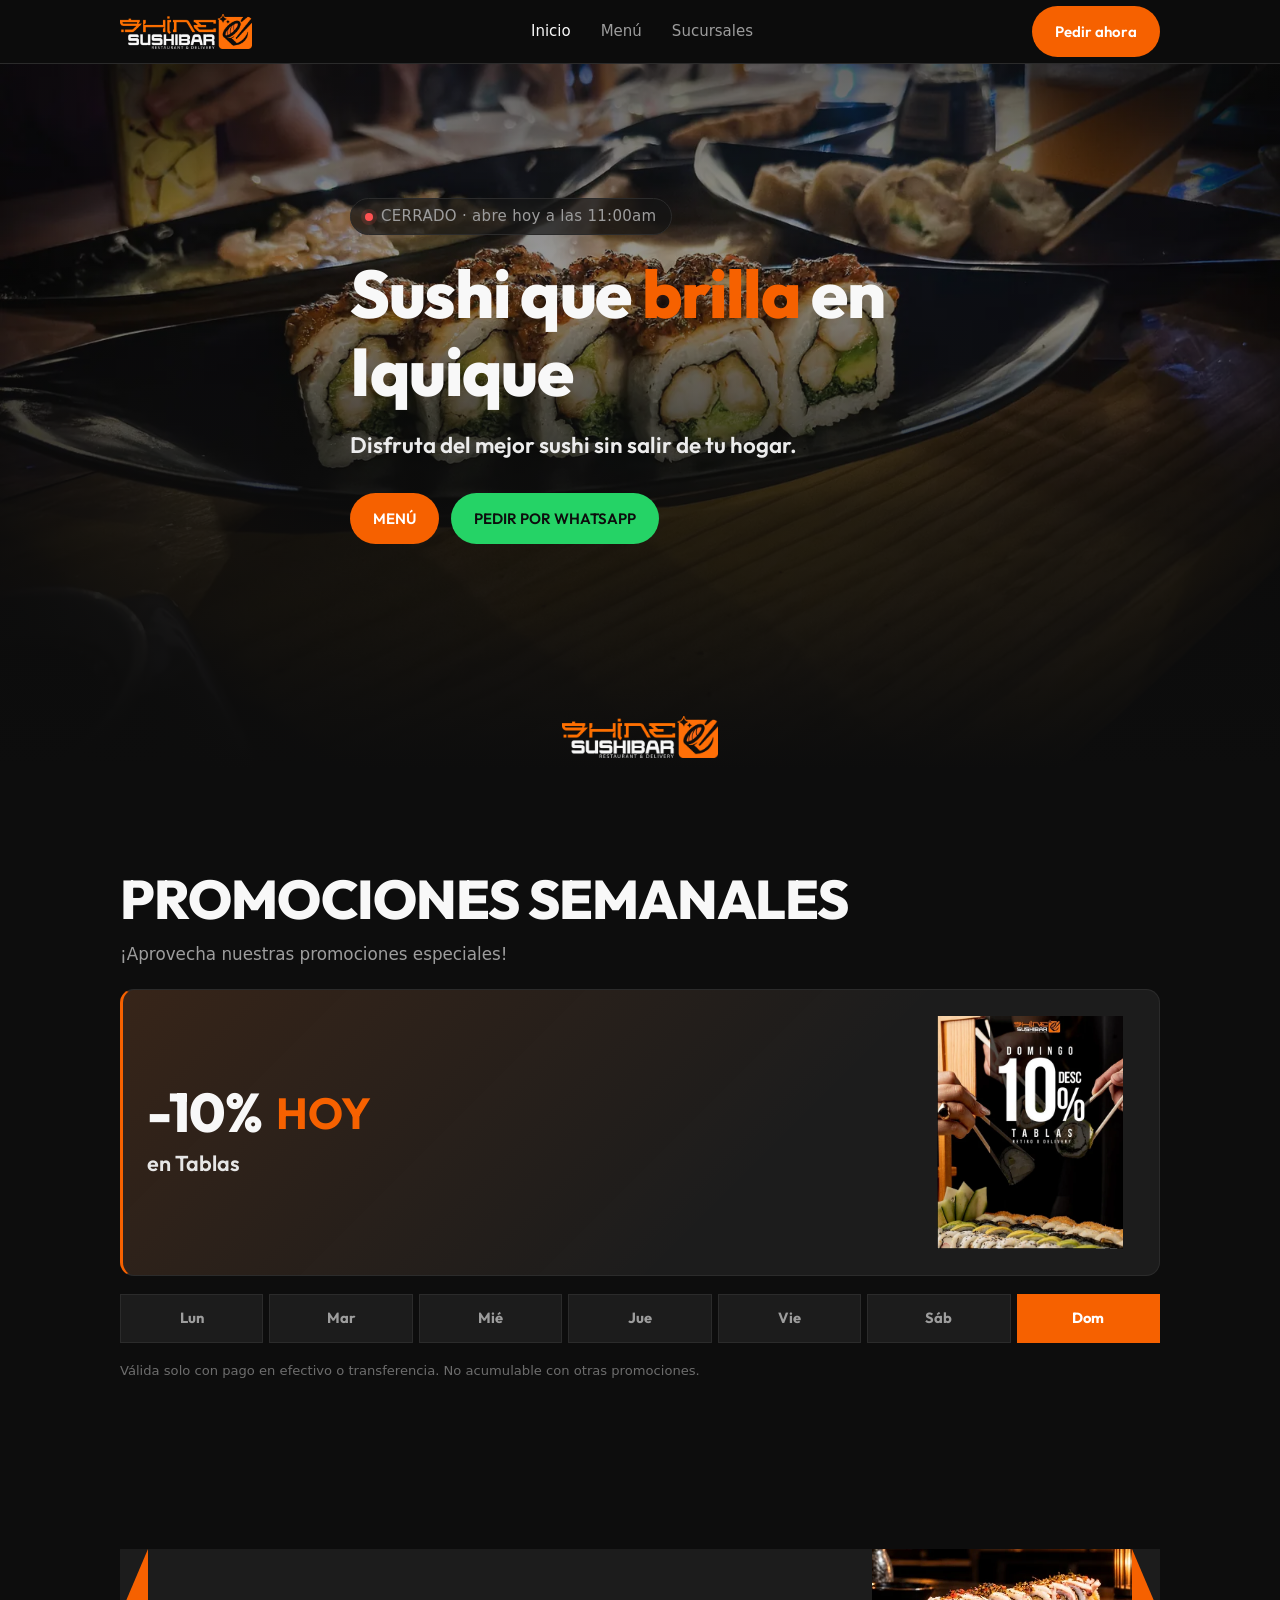
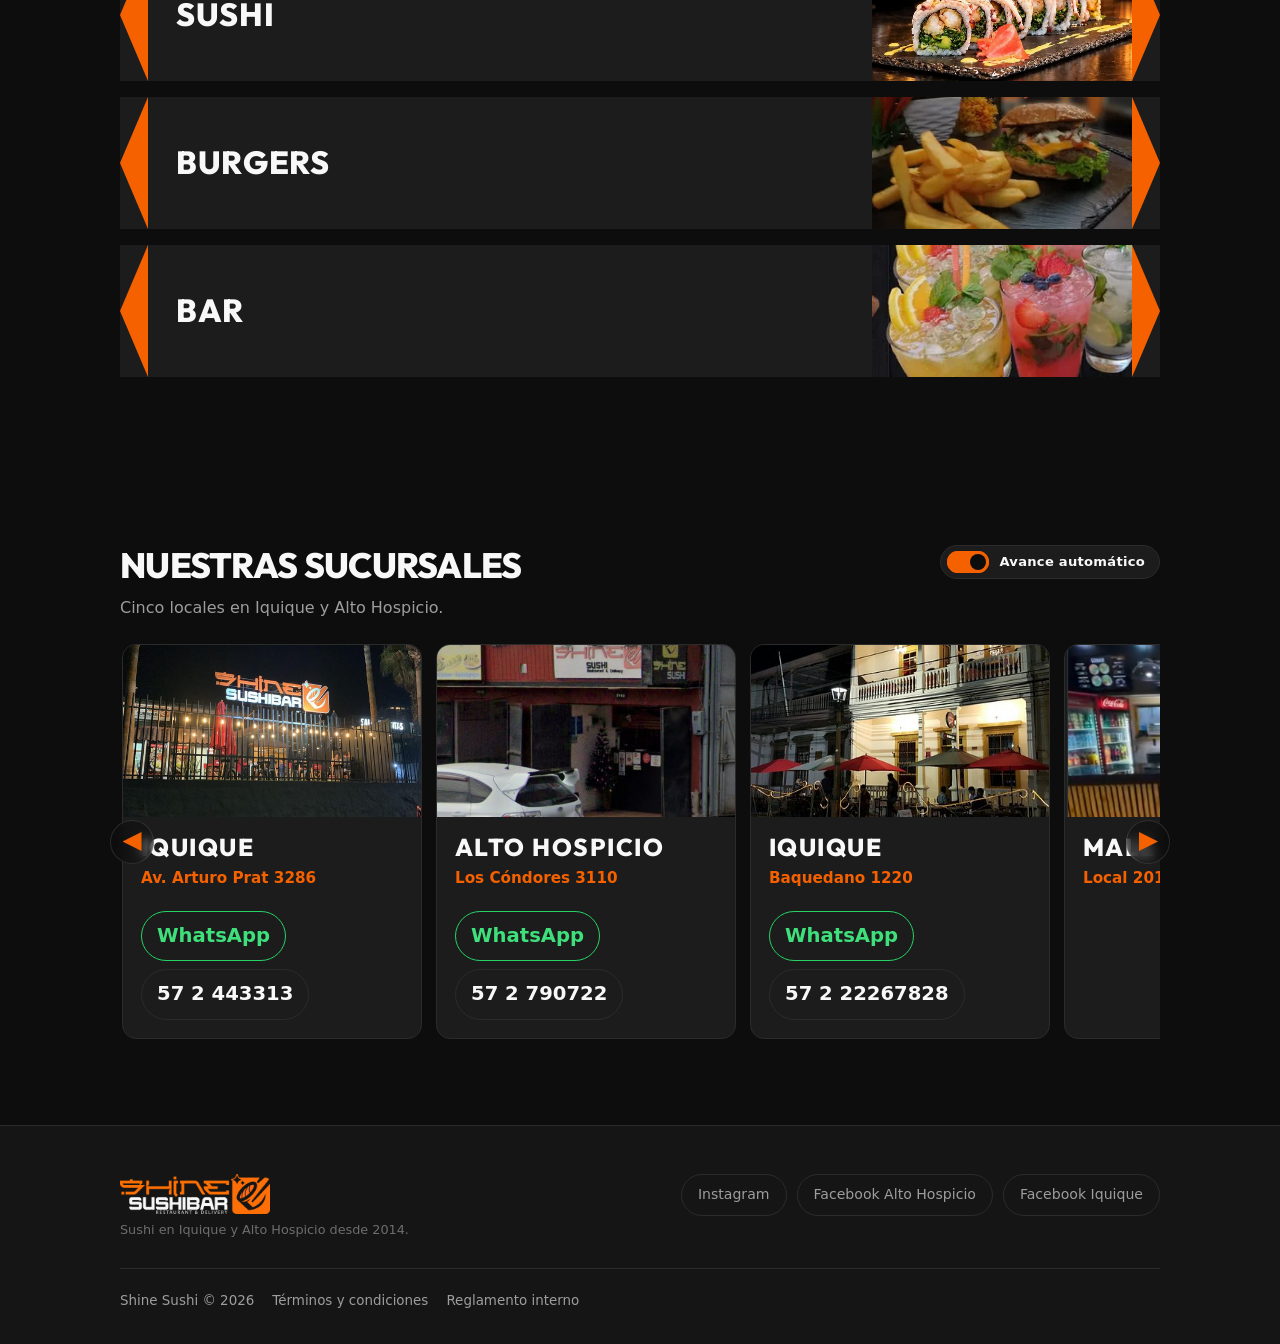
==== commit 4879fc4a: "feat: carrusel con paso y switch entre footer y bandas sobre las sucursales" ====
--- a/index.html
+++ b/index.html
@@ -10,9 +10,9 @@
     />
     <meta name="theme-color" content="#0d0d0d" />
 
-    <link rel="icon" type="image/png" sizes="32x32" href="static/assets/favicon-32.png" />
-    <link rel="icon" type="image/png" sizes="96x96" href="static/assets/favicon-96.png" />
-    <link rel="apple-touch-icon" href="static/assets/favicon-96.png" />
+    <link rel="icon" type="image/png" sizes="32x32" href="static/assets/marca/favicon-32.png" />
+    <link rel="icon" type="image/png" sizes="96x96" href="static/assets/marca/favicon-96.png" />
+    <link rel="apple-touch-icon" href="static/assets/marca/favicon-96.png" />
 
     <link rel="preconnect" href="https://fonts.googleapis.com" />
     <link rel="preconnect" href="https://fonts.gstatic.com" crossorigin />
@@ -31,7 +31,7 @@
         <a class="header__marca" href="index.html" aria-label="Shine Sushi, ir al inicio">
           <img
             class="header__logo"
-            src="static/assets/logo.webp"
+            src="static/assets/marca/logo.webp"
             alt="Shine Sushi"
             width="800"
             height="217"
@@ -79,7 +79,7 @@
 
         <img
           class="hero__emblema"
-          src="static/assets/logo.webp"
+          src="static/assets/marca/logo.webp"
           alt=""
           aria-hidden="true"
           width="800"
@@ -168,7 +168,7 @@
             <span class="banda__nombre">Sushi</span>
             <img
               class="banda__imagen"
-              src="static/assets/roll.webp"
+              src="static/assets/categorias/roll.webp"
               alt=""
               width="516"
               height="255"
@@ -181,7 +181,7 @@
             <span class="banda__nombre">Burgers</span>
             <img
               class="banda__imagen"
-              src="static/assets/burger.webp"
+              src="static/assets/categorias/burger.webp"
               alt=""
               width="355"
               height="223"
@@ -194,7 +194,7 @@
             <span class="banda__nombre">Bar</span>
             <img
               class="banda__imagen"
-              src="static/assets/bar.webp"
+              src="static/assets/categorias/bar.webp"
               alt=""
               width="288"
               height="302"
@@ -204,6 +204,187 @@
         </div>
       </section>
 
+      <section class="seccion sucursales-destacadas" id="sucursales">
+        <div class="contenedor">
+          <div class="sucursales-destacadas__encabezado">
+            <div>
+              <h2 class="sucursales-destacadas__caption">NUESTRAS SUCURSALES</h2>
+              <p class="sucursales-destacadas__bajada">Cinco locales en Iquique y Alto Hospicio.</p>
+            </div>
+
+            <button
+              class="interruptor"
+              type="button"
+              role="switch"
+              aria-checked="true"
+              aria-controls="pista-sucursales"
+            >
+              <span class="interruptor__riel" aria-hidden="true"></span>
+              <span class="interruptor__texto">Avance automático</span>
+            </button>
+          </div>
+
+          <div class="carrusel carrusel--sucursales">
+            <div class="carrusel__ventana">
+              <button
+                class="carrusel__flecha carrusel__flecha--izq"
+                type="button"
+                aria-label="Ver sucursales anteriores"
+                hidden
+              ></button>
+
+              <ul class="carrusel__pista" id="pista-sucursales" data-carrusel-bucle="4000">
+                <li class="carrusel__celda sucursal">
+                  <img
+                    class="sucursal__foto"
+                    src="static/assets/sucursales/playabrava.png"
+                    alt="Fachada de la sucursal Playa Brava de Shine Sushi"
+                    width="594"
+                    height="300"
+                    loading="lazy"
+                  />
+
+                  <div class="sucursal__cuerpo">
+                    <h3 class="sucursal__zona">
+                      <button class="sucursal__detalle" type="button" data-abrir-detalle>
+                        Iquique
+                      </button>
+                    </h3>
+                    <p class="sucursal__direccion">Av. Arturo Prat 3286</p>
+
+                    <div class="sucursal__acciones">
+                      <a
+                        class="sucursal__accion sucursal__accion--whatsapp"
+                        href="https://wa.me/56572443313"
+                        target="_blank"
+                        rel="noopener"
+                        >WhatsApp</a
+                      >
+                      <a class="sucursal__accion" href="tel:+56572443313">57 2 443313</a>
+                    </div>
+                  </div>
+                </li>
+                <li class="carrusel__celda sucursal">
+                  <img
+                    class="sucursal__foto"
+                    src="static/assets/sucursales/altohospicio.png"
+                    alt="Fachada de la sucursal Alto Hospicio de Shine Sushi"
+                    width="529"
+                    height="433"
+                    loading="lazy"
+                  />
+
+                  <div class="sucursal__cuerpo">
+                    <h3 class="sucursal__zona">
+                      <button class="sucursal__detalle" type="button" data-abrir-detalle>
+                        Alto Hospicio
+                      </button>
+                    </h3>
+                    <p class="sucursal__direccion">Los Cóndores 3110</p>
+
+                    <div class="sucursal__acciones">
+                      <a
+                        class="sucursal__accion sucursal__accion--whatsapp"
+                        href="https://wa.me/56572790722"
+                        target="_blank"
+                        rel="noopener"
+                        >WhatsApp</a
+                      >
+                      <a class="sucursal__accion" href="tel:+56572790722">57 2 790722</a>
+                    </div>
+                  </div>
+                </li>
+                <li class="carrusel__celda sucursal">
+                  <img
+                    class="sucursal__foto"
+                    src="static/assets/sucursales/baquedano.jpg"
+                    alt="Fachada de la sucursal Baquedano de Shine Sushi"
+                    width="400"
+                    height="300"
+                    loading="lazy"
+                  />
+
+                  <div class="sucursal__cuerpo">
+                    <h3 class="sucursal__zona">
+                      <button class="sucursal__detalle" type="button" data-abrir-detalle>
+                        Iquique
+                      </button>
+                    </h3>
+                    <p class="sucursal__direccion">Baquedano 1220</p>
+
+                    <div class="sucursal__acciones">
+                      <a
+                        class="sucursal__accion sucursal__accion--whatsapp"
+                        href="https://wa.me/56222267828"
+                        target="_blank"
+                        rel="noopener"
+                        >WhatsApp</a
+                      >
+                      <a class="sucursal__accion" href="tel:+56222267828">57 2 22267828</a>
+                    </div>
+                  </div>
+                </li>
+                <li class="carrusel__celda sucursal">
+                  <img
+                    class="sucursal__foto"
+                    src="static/assets/sucursales/mallplaza.png"
+                    alt="Fachada de Shine Sushi en Mall Plaza"
+                    width="374"
+                    height="410"
+                    loading="lazy"
+                  />
+
+                  <div class="sucursal__cuerpo">
+                    <h3 class="sucursal__zona">
+                      <button class="sucursal__detalle" type="button" data-abrir-detalle>
+                        Mall Plaza
+                      </button>
+                    </h3>
+                    <p
+                      class="sucursal__direccion"
+                      data-direccion-completa="Av. Héroes de la Concepción 2555 · Local 2017"
+                    >
+                      Local 2017
+                    </p>
+                  </div>
+                </li>
+                <li class="carrusel__celda sucursal">
+                  <img
+                    class="sucursal__foto"
+                    src="static/assets/sucursales/mallzofri.png"
+                    alt="Fachada de Shine Sushi en Mall Zofri"
+                    width="249"
+                    height="336"
+                    loading="lazy"
+                  />
+
+                  <div class="sucursal__cuerpo">
+                    <h3 class="sucursal__zona">
+                      <button class="sucursal__detalle" type="button" data-abrir-detalle>
+                        Mall Zofri
+                      </button>
+                    </h3>
+                    <p
+                      class="sucursal__direccion"
+                      data-direccion-completa="EDIFICIO CONVENCIONES S/N RECINTO AMURALLADO · Local 302"
+                    >
+                      Local 302
+                    </p>
+                  </div>
+                </li>
+              </ul>
+
+              <button
+                class="carrusel__flecha carrusel__flecha--der"
+                type="button"
+                aria-label="Ver más sucursales"
+                hidden
+              ></button>
+            </div>
+          </div>
+        </div>
+      </section>
+
     </main>
 
     <footer class="footer">
@@ -211,7 +392,7 @@
         <div>
           <img
             class="footer__logo"
-            src="static/assets/logo.webp"
+            src="static/assets/marca/logo.webp"
             alt="Shine Sushi"
             width="800"
             height="217"
@@ -284,6 +465,41 @@
       />
     </dialog>
 
+    <dialog
+      class="dialogo dialogo--detalle"
+      id="dialogo-detalle-sucursal"
+      aria-labelledby="detalle-titulo"
+    >
+      <div class="dialogo__panel">
+        <button
+          class="dialogo__cerrar"
+          type="button"
+          data-cerrar-detalle
+          aria-label="Cerrar"
+        >
+          ×
+        </button>
+
+        <img class="detalle__foto" id="detalle-foto" alt="" />
+
+        <h2 class="dialogo__titulo detalle__titulo" id="detalle-titulo"></h2>
+
+        <p class="detalle__direccion" id="detalle-direccion"></p>
+
+        <div class="detalle__acciones" id="detalle-acciones">
+          <a class="sucursal__accion" id="detalle-fono" href=""></a>
+          <a
+            class="sucursal__accion sucursal__accion--whatsapp"
+            id="detalle-whatsapp"
+            href=""
+            target="_blank"
+            rel="noopener"
+            >WhatsApp</a
+          >
+        </div>
+      </div>
+    </dialog>
+
     <script type="module" src="static/js/app.js"></script>
   </body>
 </html>
--- a/static/styles/styles.css
+++ b/static/styles/styles.css
@@ -328,7 +328,7 @@
 .hero__fondo {
   position: absolute;
   inset: 0;
-  background-image: url("../assets/hero-tako.webp");
+  background-image: url("../assets/hero/hero-tako.webp");
   background-size: cover;
   background-position: center;
   z-index: -2;
@@ -702,7 +702,7 @@
   border: 1px solid var(--borde);
   border-radius: var(--radio);
   background-color: var(--superficie);
-  background-image: url("../assets/black_background.png");
+  background-image: url("../assets/fondos/black_background.png");
   overflow: hidden;
   scroll-margin-top: calc(var(--altura-header) + 20px);
 }
@@ -826,6 +826,12 @@
   user-select: none;
 }
 
+/* La pista con bucle se mueve sola: el iman de celdas pelea con el
+   acercamiento al objetivo, que escribe el desplazamiento en cada cuadro. */
+.carrusel__pista[data-carrusel-bucle] {
+  scroll-snap-type: none;
+}
+
 .carrusel__celda {
   display: flex;
   flex: 0 0 auto;
@@ -835,6 +841,7 @@
   border: 1px solid var(--borde);
   border-radius: var(--radio);
   background-color: var(--superficie);
+  cursor: pointer;
   scroll-snap-align: start;
   transition: border-color var(--transicion), transform var(--transicion);
 }
@@ -1007,6 +1014,91 @@
   transform: translateY(-2px);
 }
 
+/* -------------------------------------------- sucursales destacadas (home) */
+
+.sucursales-destacadas__caption {
+  font-size: clamp(1.6rem, 5vw, 2.2rem);
+  font-weight: 800;
+  letter-spacing: -0.02em;
+}
+
+.sucursales-destacadas__bajada {
+  margin-top: 10px;
+  margin-bottom: 22px;
+  color: var(--texto-suave);
+}
+
+.sucursales-destacadas__encabezado {
+  display: flex;
+  flex-wrap: wrap;
+  align-items: flex-start;
+  justify-content: space-between;
+  gap: 16px;
+}
+
+/* ------------------------------------------------- interruptor de carrusel */
+
+.interruptor {
+  display: inline-flex;
+  align-items: center;
+  gap: 10px;
+  padding: 5px 14px 5px 6px;
+  border: 1px solid var(--borde);
+  border-radius: 999px;
+  background-color: var(--superficie);
+  color: var(--texto-suave);
+  font-family: inherit;
+  font-size: 0.82rem;
+  font-weight: 700;
+  letter-spacing: 0.02em;
+  cursor: pointer;
+  transition: border-color var(--transicion), color var(--transicion);
+}
+
+.interruptor:hover,
+.interruptor:focus-visible {
+  border-color: var(--naranja);
+  color: var(--texto);
+}
+
+.interruptor__riel {
+  position: relative;
+  display: inline-block;
+  width: 42px;
+  height: 22px;
+  border-radius: 999px;
+  background-color: var(--negro);
+  box-shadow: inset 0 0 0 1px var(--borde);
+  transition: background-color var(--transicion), box-shadow var(--transicion);
+}
+
+.interruptor__riel::before {
+  content: "";
+  position: absolute;
+  top: 3px;
+  left: 3px;
+  width: 16px;
+  height: 16px;
+  border-radius: 50%;
+  background-color: #5f5f5f;
+  transition: transform var(--transicion), background-color var(--transicion);
+}
+
+/* Encendido: el riel se prende en naranja y la perilla se corre al otro lado. */
+.interruptor[aria-checked="true"] {
+  color: var(--texto);
+}
+
+.interruptor[aria-checked="true"] .interruptor__riel {
+  background-color: var(--naranja);
+  box-shadow: inset 0 0 0 1px var(--naranja);
+}
+
+.interruptor[aria-checked="true"] .interruptor__riel::before {
+  transform: translateX(20px);
+  background-color: var(--negro);
+}
+
 .carrusel--sucursales .carrusel__celda {
   width: 268px;
 }
@@ -1284,6 +1376,32 @@
   flex-wrap: wrap;
   gap: 10px;
   margin-top: 22px;
+}
+
+/* ---------------------------------------------------- detalle de producto */
+
+.dialogo--producto .detalle__titulo {
+  font-size: 30px;
+}
+
+.dialogo--producto .detalle__foto {
+  margin-top: 16px;
+}
+
+.detalle__descripcion {
+  margin-top: 24px;
+  font-size: 21.2px;
+  line-height: 1.5;
+  color: var(--texto);
+}
+
+.detalle__precio {
+  display: block;
+  margin-top: 16px;
+  font-family: var(--fuente-titulo);
+  font-size: 28.4px;
+  font-weight: 800;
+  color: var(--naranja);
 }
 
 /* ----------------------------------------------------- flyer en dialogo */
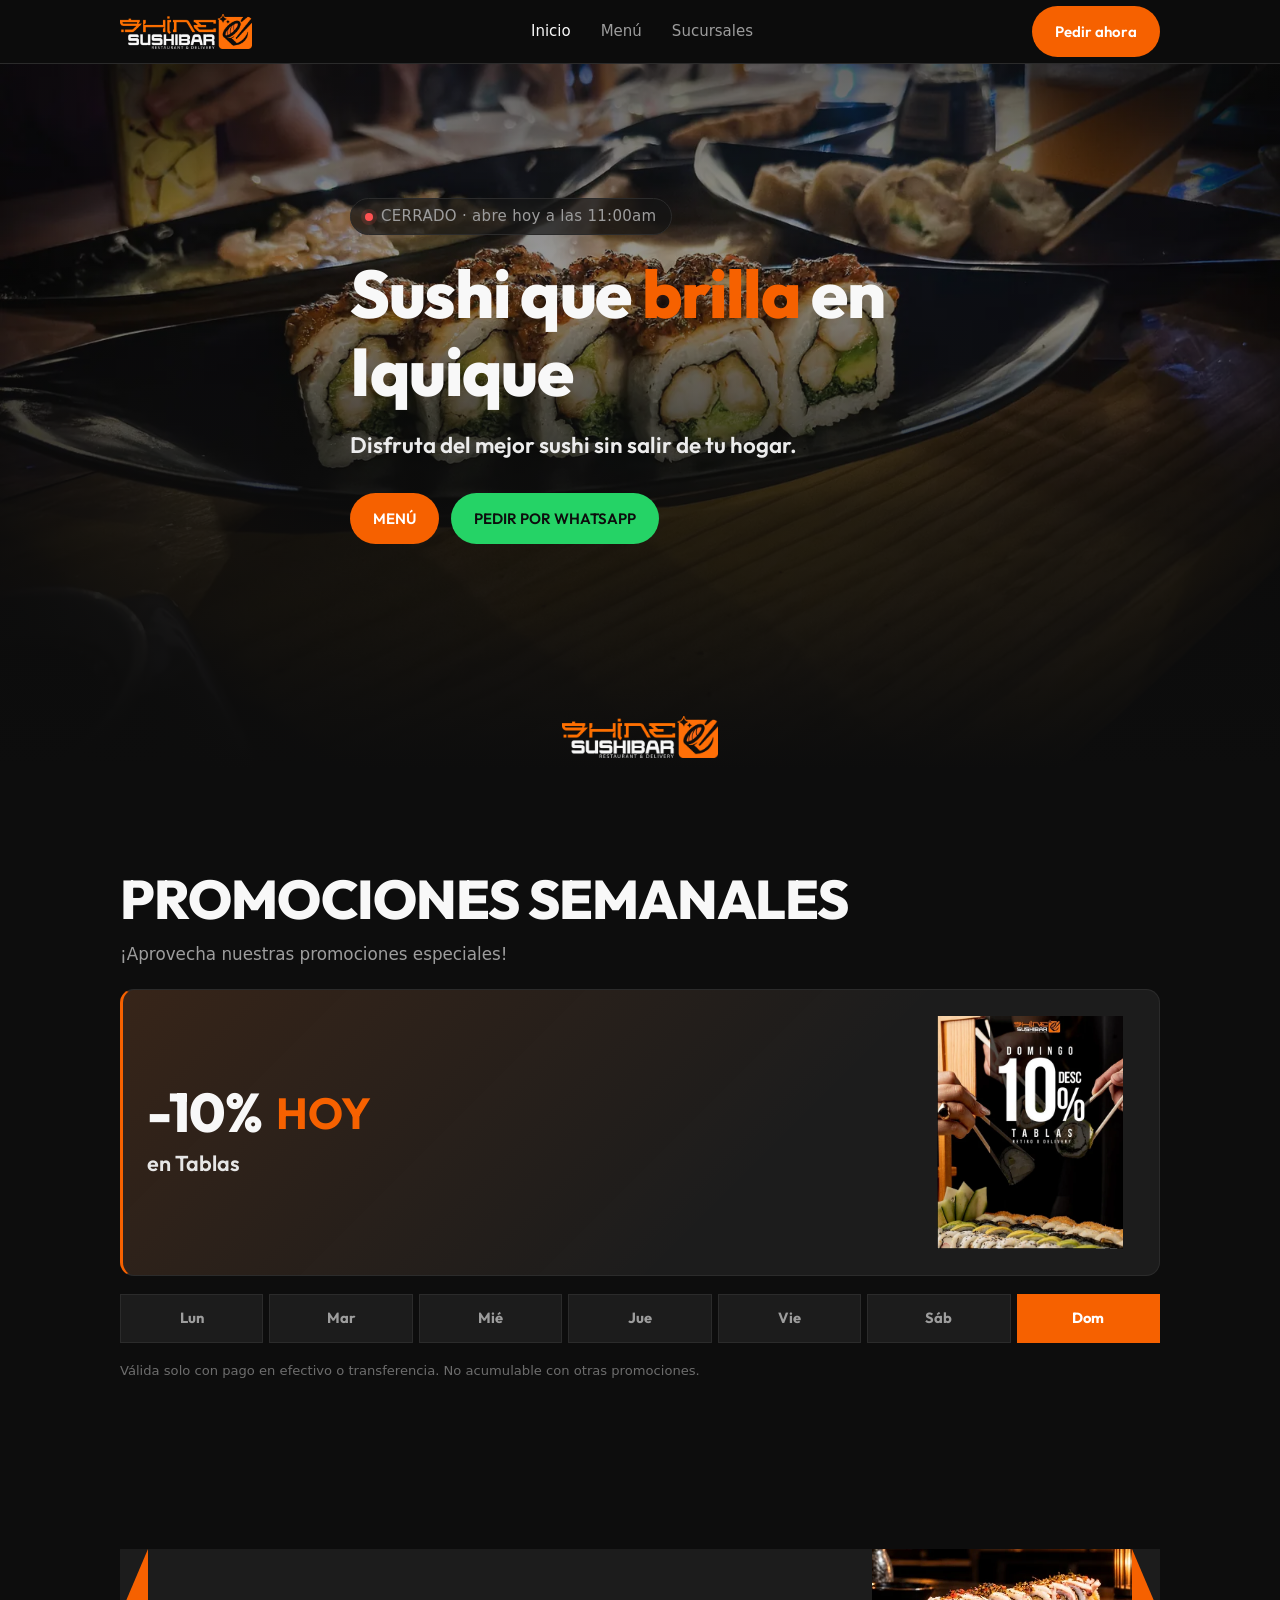
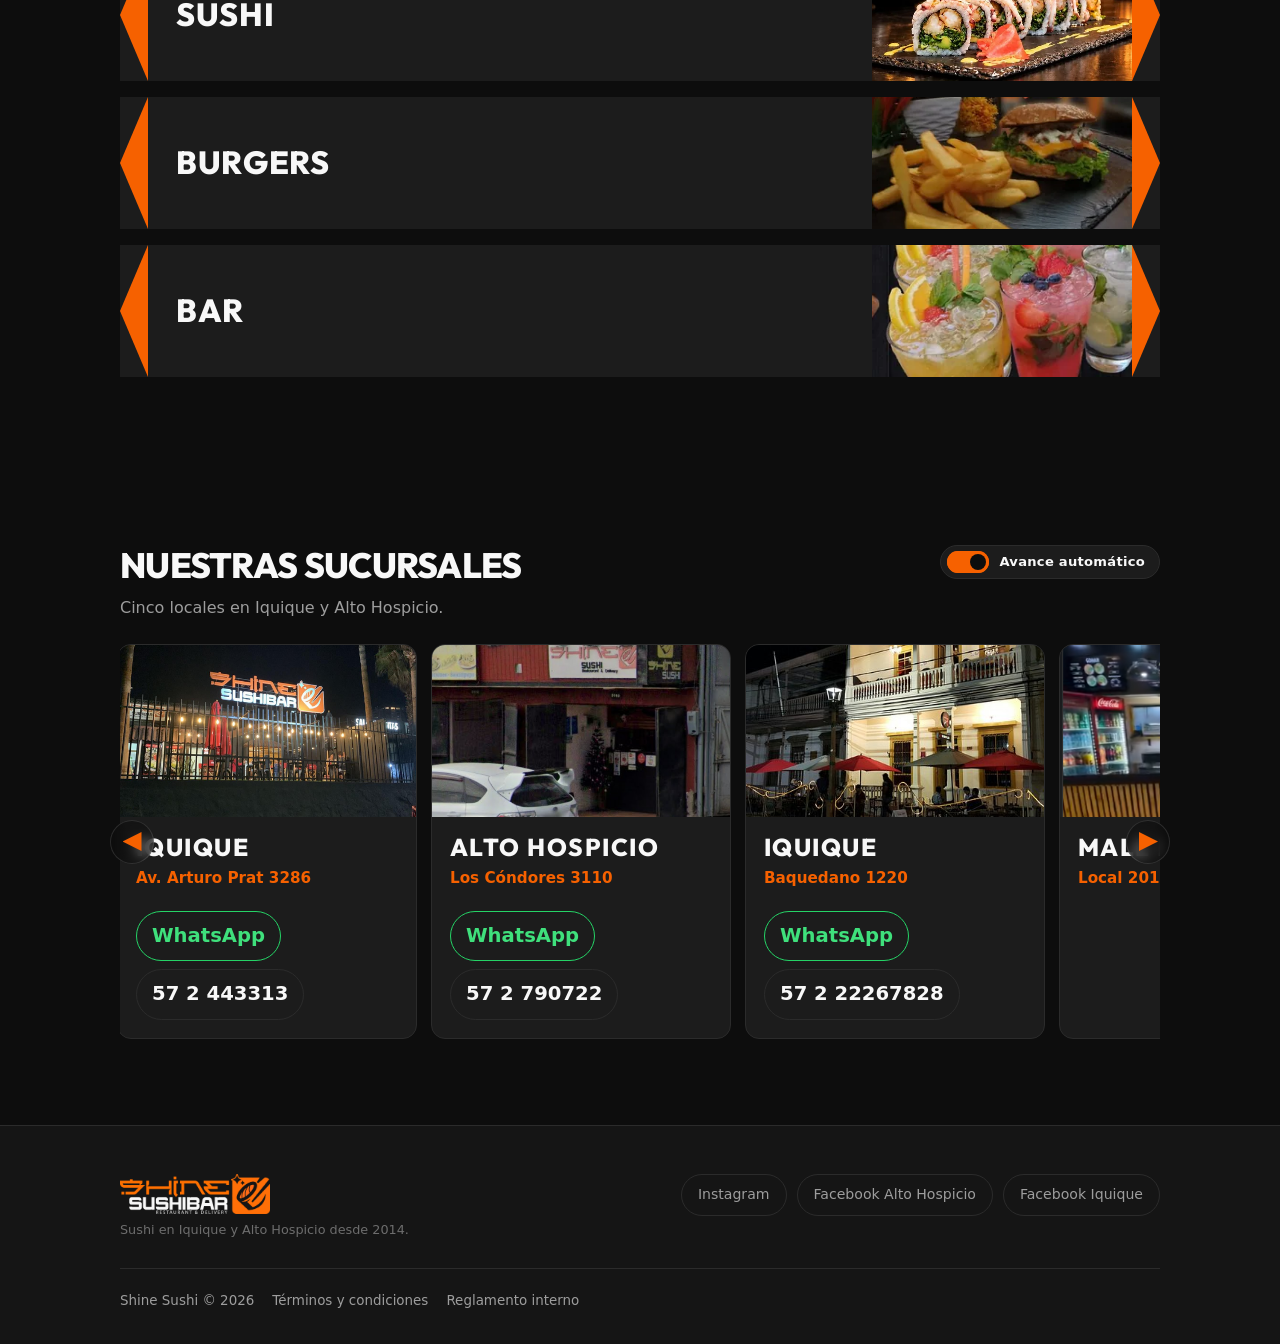
==== commit 268b9396: "fix: carrusel continuo, paso removido, 40px/s" ====
--- a/index.html
+++ b/index.html
@@ -233,7 +233,7 @@
                 hidden
               ></button>
 
-              <ul class="carrusel__pista" id="pista-sucursales" data-carrusel-bucle="4000">
+              <ul class="carrusel__pista" id="pista-sucursales" data-carrusel-velocidad="40">
                 <li class="carrusel__celda sucursal">
                   <img
                     class="sucursal__foto"
--- a/static/styles/styles.css
+++ b/static/styles/styles.css
@@ -826,9 +826,9 @@
   user-select: none;
 }
 
-/* La pista con bucle se mueve sola: el iman de celdas pelea con el
-   acercamiento al objetivo, que escribe el desplazamiento en cada cuadro. */
-.carrusel__pista[data-carrusel-bucle] {
+/* La pista con cinta se mueve sola: el iman de celdas pelea con el avance, que
+   escribe el desplazamiento en cada cuadro. */
+.carrusel__pista[data-carrusel-velocidad] {
   scroll-snap-type: none;
 }
 
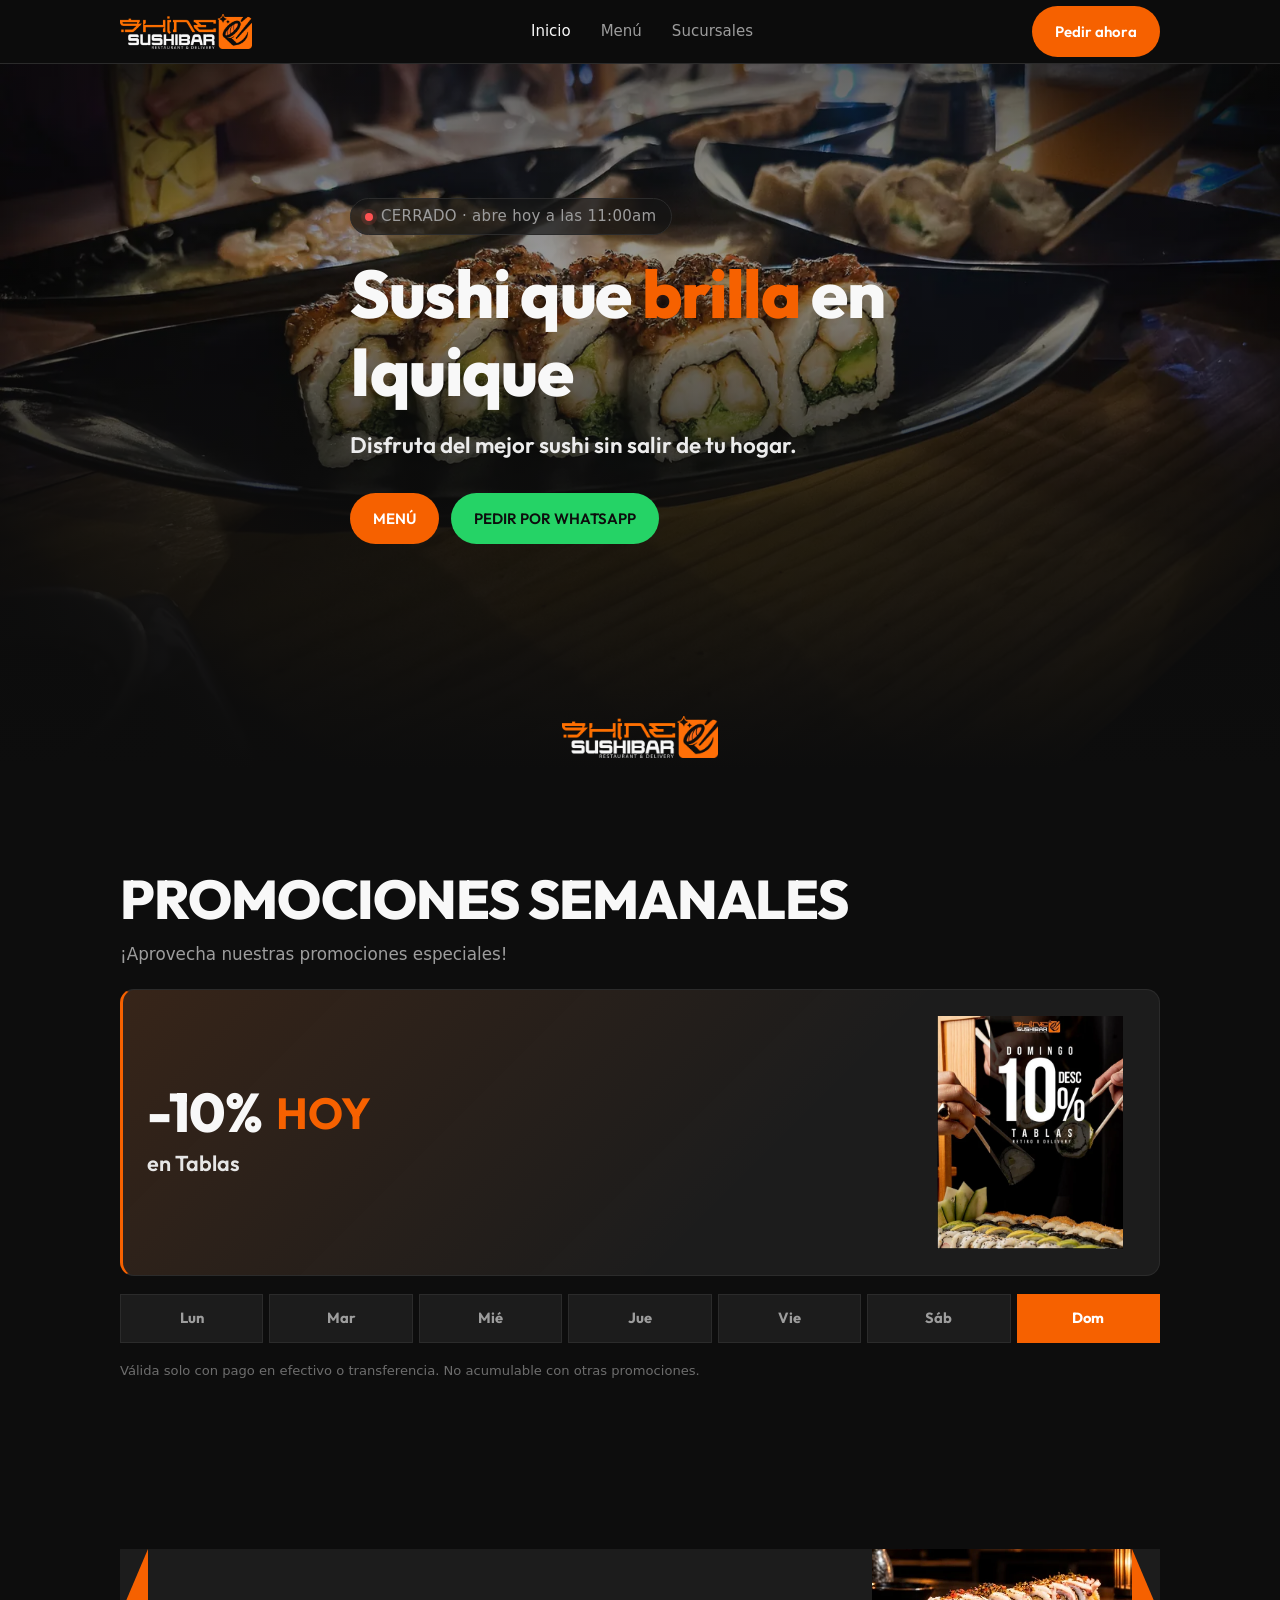
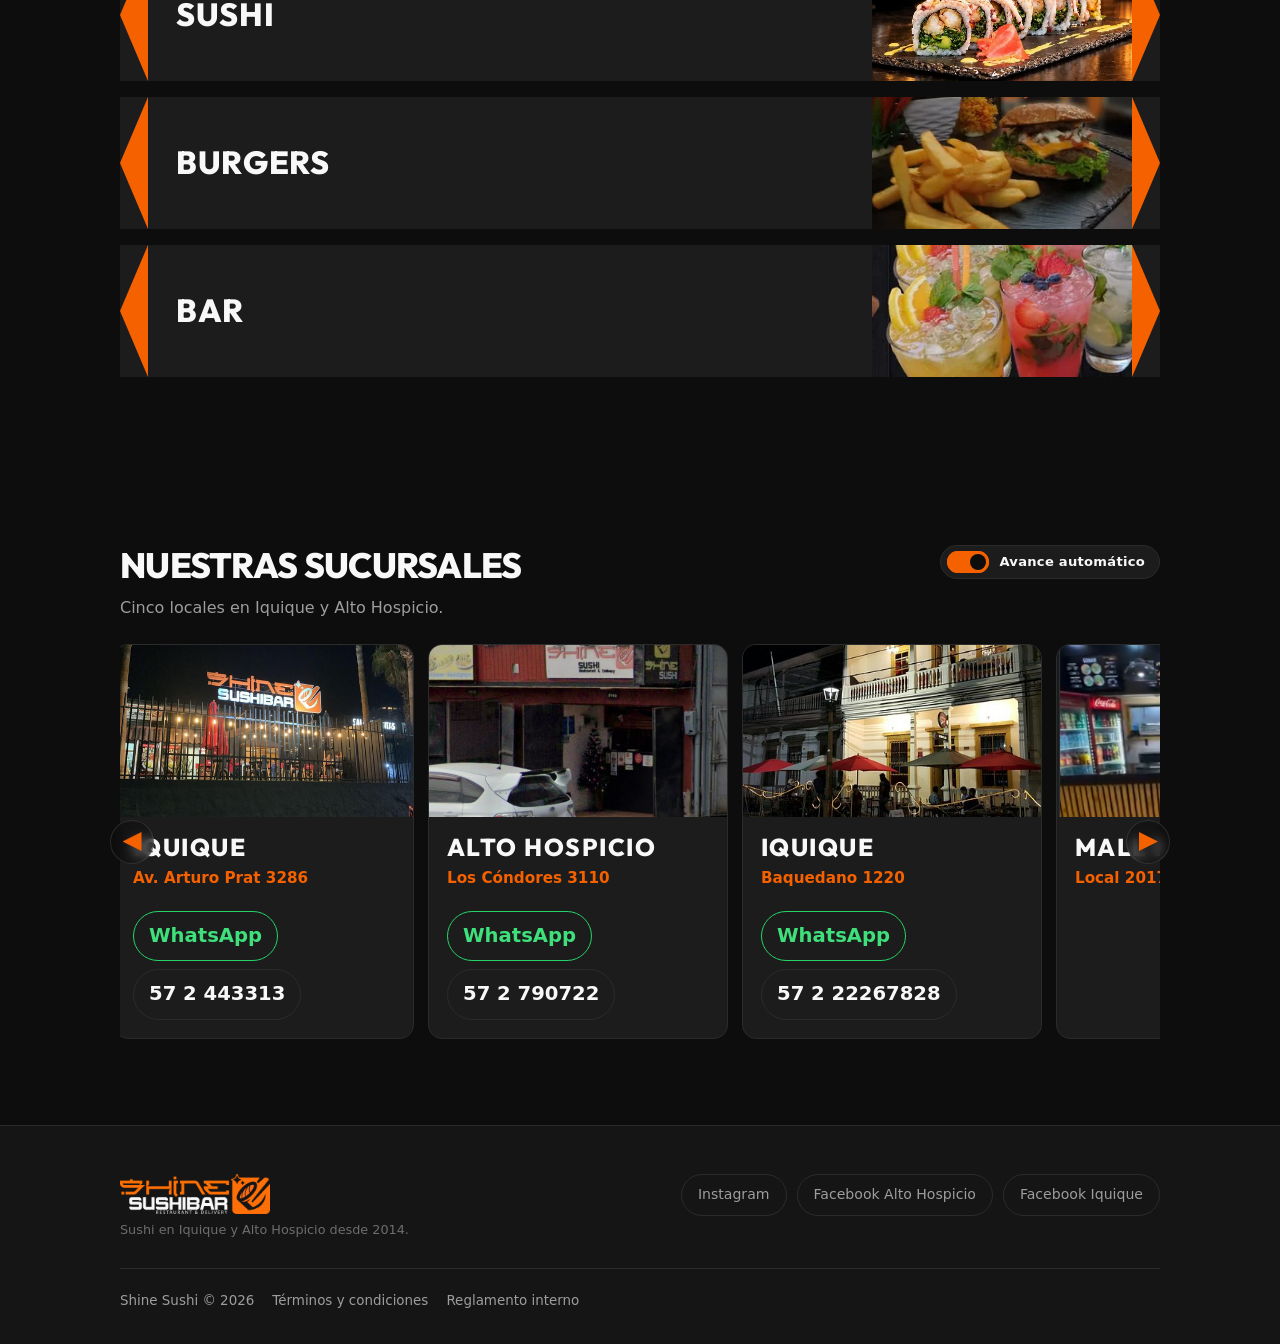
==== commit a67fecbe: "feat: google maps en el detalle de las sucursales hacia sus direcciones" ====
--- a/index.html
+++ b/index.html
@@ -234,7 +234,12 @@
               ></button>
 
               <ul class="carrusel__pista" id="pista-sucursales" data-carrusel-velocidad="40">
-                <li class="carrusel__celda sucursal">
+                <li
+                  class="carrusel__celda sucursal"
+                  data-coordenadas="-20.2506561,-70.1369835"
+                  data-mapa-consulta="Av. Arturo Prat 3286, Iquique, Chile"
+                  data-mapa-enlace="https://www.google.com/maps/place/Av.+Arturo+Prat+3286/@-20.2506561,-70.1369835,17z/data=!4m6!3m5!1s0x9152147a54a2e289:0xfafa69335016f513!8m2!3d-20.2506561!4d-70.1369835!16s%2Fg%2F11h01x3mgb"
+                >
                   <img
                     class="sucursal__foto"
                     src="static/assets/sucursales/playabrava.png"
@@ -264,7 +269,11 @@
                     </div>
                   </div>
                 </li>
-                <li class="carrusel__celda sucursal">
+                <li
+                  class="carrusel__celda sucursal"
+                  data-coordenadas="-20.2713410,-70.1046707"
+                  data-mapa-consulta="Los Cóndores 3110, Alto Hospicio, Chile"
+                >
                   <img
                     class="sucursal__foto"
                     src="static/assets/sucursales/altohospicio.png"
@@ -294,7 +303,11 @@
                     </div>
                   </div>
                 </li>
-                <li class="carrusel__celda sucursal">
+                <li
+                  class="carrusel__celda sucursal"
+                  data-coordenadas="-20.2197429,-70.1522836"
+                  data-mapa-consulta="Baquedano 1220, Iquique, Chile"
+                >
                   <img
                     class="sucursal__foto"
                     src="static/assets/sucursales/baquedano.jpg"
@@ -324,7 +337,12 @@
                     </div>
                   </div>
                 </li>
-                <li class="carrusel__celda sucursal">
+                <li
+                  class="carrusel__celda sucursal"
+                  data-coordenadas="-20.2327283,-70.1427897"
+                  data-mapa-consulta="Av. Héroes de la Concepción 2555, 1110003 Iquique, Tarapacá"
+                  data-mapa-enlace="https://www.google.com/maps/place/Mall+Plaza+Iquique/@-20.2327283,-70.1427897,17z/data=!4m6!3m5!1s0x915215bc3efe03d9:0xe1c9577a6f8ed42c!8m2!3d-20.2327283!4d-70.1427897!16s%2Fg%2F11bcf30ysz"
+                >
                   <img
                     class="sucursal__foto"
                     src="static/assets/sucursales/mallplaza.png"
@@ -348,7 +366,12 @@
                     </p>
                   </div>
                 </li>
-                <li class="carrusel__celda sucursal">
+                <li
+                  class="carrusel__celda sucursal"
+                  data-coordenadas="-20.2055071,-70.1384475"
+                  data-mapa-consulta="Mall Zofri"
+                  data-mapa-enlace="https://www.google.com/maps/place/Mall+Zofri/@-20.2055071,-70.1384475,17z/data=!4m6!3m5!1s0x915216a618afce3f:0x9fd6d76340bc46c9!8m2!3d-20.2055071!4d-70.1384475!16s%2Fg%2F11b7tvrtp7"
+                >
                   <img
                     class="sucursal__foto"
                     src="static/assets/sucursales/mallzofri.png"
@@ -497,6 +520,25 @@
             >WhatsApp</a
           >
         </div>
+
+        <div class="detalle__mapa" id="detalle-mapa" hidden>
+          <iframe
+            class="detalle__mapa-marco"
+            id="detalle-mapa-marco"
+            title="Vista previa de la ubicación en Google Maps"
+            referrerpolicy="no-referrer-when-downgrade"
+          ></iframe>
+
+          <a
+            class="detalle__mapa-enlace"
+            id="detalle-mapa-enlace"
+            href=""
+            target="_blank"
+            rel="noopener"
+          >
+            <span class="detalle__mapa-texto">Ver en Google Maps</span>
+          </a>
+        </div>
       </div>
     </dialog>
 
--- a/static/styles/styles.css
+++ b/static/styles/styles.css
@@ -1378,6 +1378,60 @@
   margin-top: 22px;
 }
 
+/* Vista previa del mapa: el iframe no recibe gestos, el enlace que lo tapa se
+   lleva el click y abre Google Maps en otra pestana. */
+.detalle__mapa {
+  position: relative;
+  height: 220px;
+  margin-top: 22px;
+  border: 1px solid var(--borde);
+  border-radius: var(--radio);
+  background-color: var(--superficie-alta);
+  overflow: hidden;
+}
+
+.detalle__mapa[hidden] {
+  display: none;
+}
+
+.detalle__mapa-marco {
+  display: block;
+  width: 100%;
+  height: 100%;
+  border: 0;
+  pointer-events: none;
+}
+
+.detalle__mapa-enlace {
+  position: absolute;
+  top: 0;
+  right: 0;
+  bottom: 0;
+  left: 0;
+  display: flex;
+  align-items: flex-end;
+  justify-content: flex-end;
+  padding: 12px;
+  transition: background-color var(--transicion);
+}
+
+.detalle__mapa-enlace:hover,
+.detalle__mapa-enlace:focus-visible {
+  background-color: rgba(0, 0, 0, 0.3);
+}
+
+.detalle__mapa-texto {
+  padding: 7px 14px;
+  border-radius: 999px;
+  background-color: rgba(13, 13, 13, 0.84);
+  font-family: var(--fuente-titulo);
+  font-size: 0.82rem;
+  font-weight: 700;
+  letter-spacing: 0.04em;
+  text-transform: uppercase;
+  color: var(--naranja);
+}
+
 /* ---------------------------------------------------- detalle de producto */
 
 .dialogo--producto .detalle__titulo {
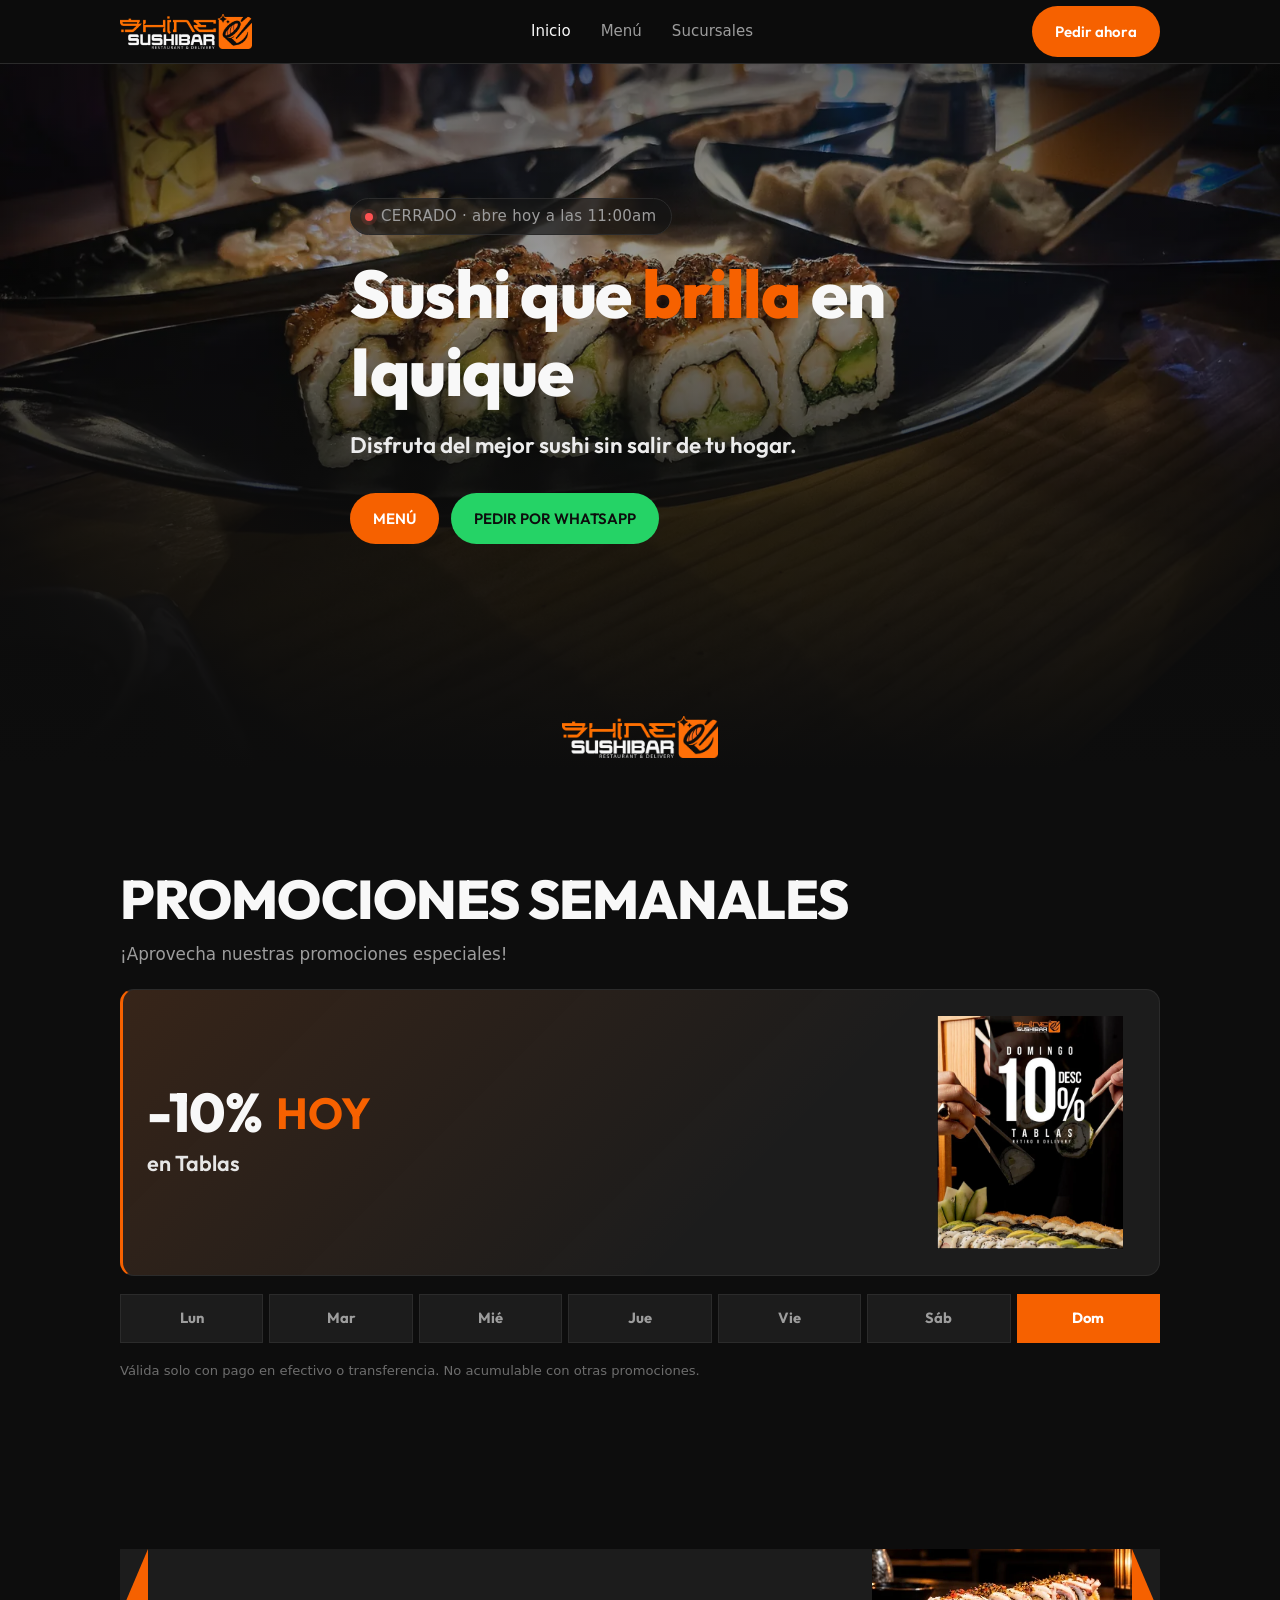
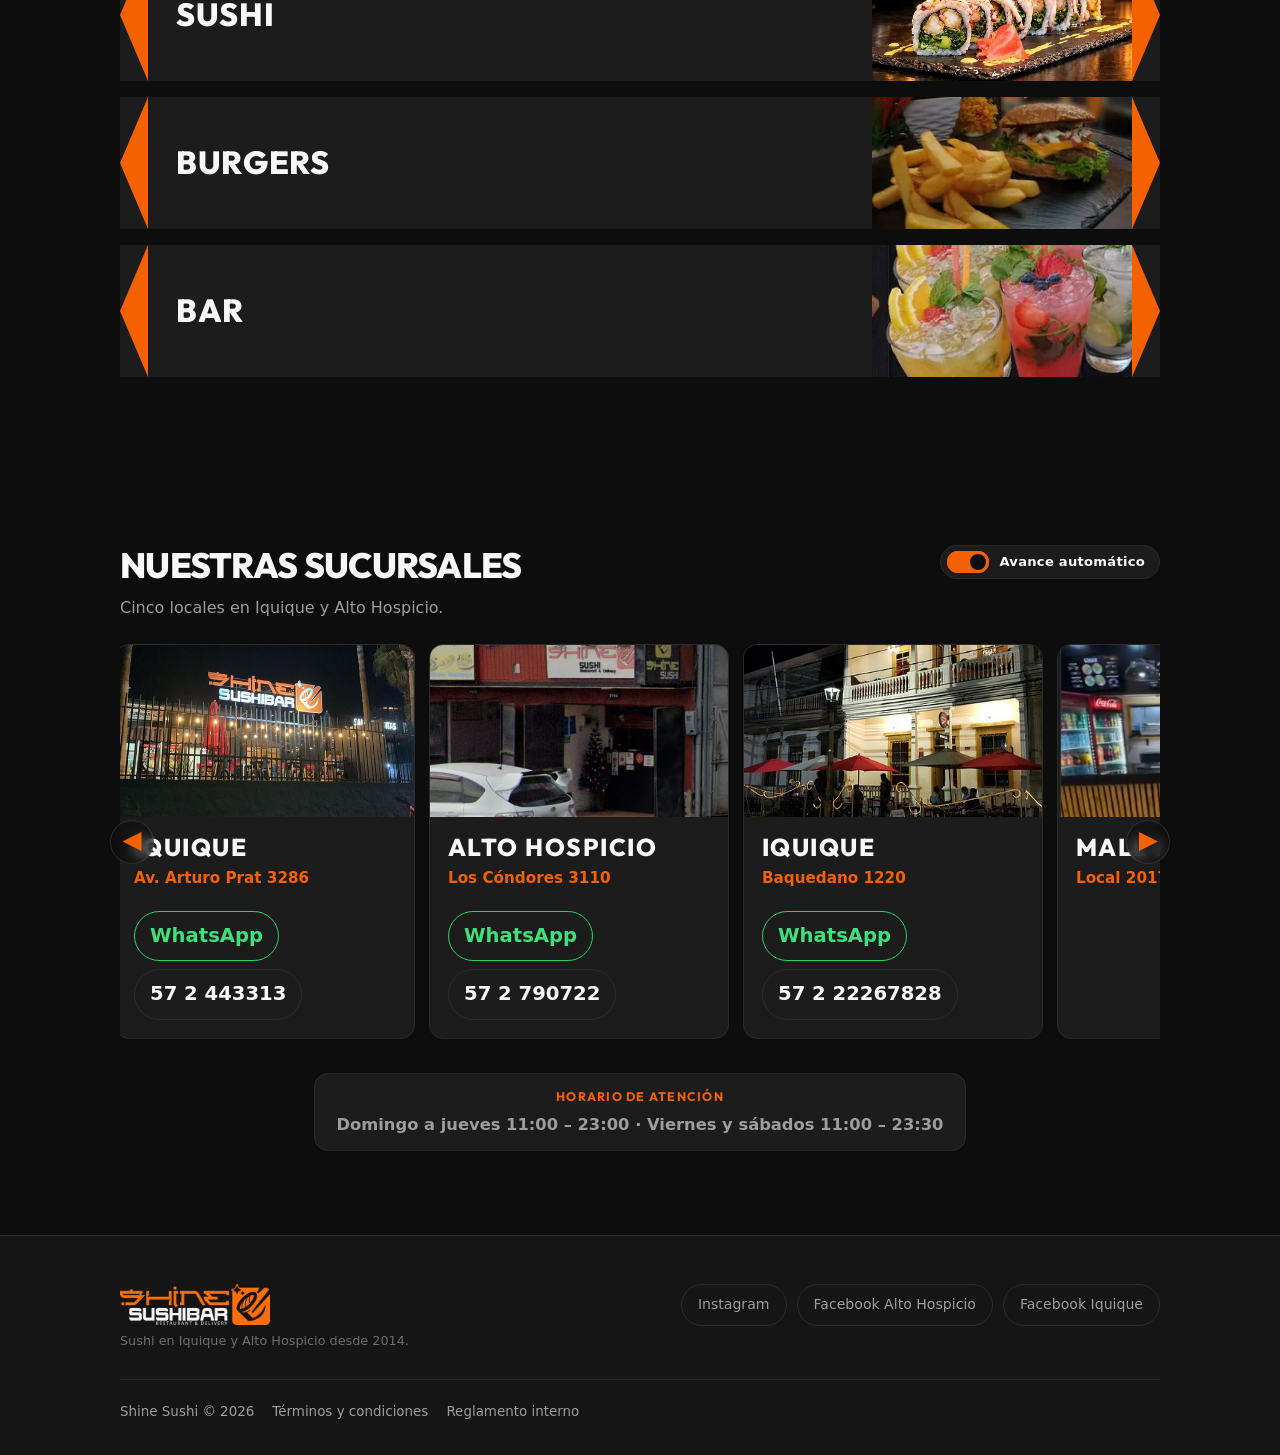
==== commit 9ab8fd13: "feat: horario de atención discreto entre carrusel de sucursales y footer en el index" ====
--- a/index.html
+++ b/index.html
@@ -405,6 +405,13 @@
               ></button>
             </div>
           </div>
+
+          <div class="horario">
+            <p class="horario__titulo">Horario de atención</p>
+            <p class="horario__texto">
+              Domingo a jueves 11:00 – 23:00 · Viernes y sábados 11:00 – 23:30
+            </p>
+          </div>
         </div>
       </section>
 
--- a/static/styles/styles.css
+++ b/static/styles/styles.css
@@ -1036,6 +1036,35 @@
   gap: 16px;
 }
 
+/* -------------------------------------------------- horario de atencion */
+
+.horario {
+  width: fit-content;
+  max-width: 100%;
+  margin: 26px auto 0;
+  padding: 13px 22px;
+  border: 1px solid var(--borde);
+  border-radius: var(--radio);
+  background-color: var(--superficie);
+  text-align: center;
+}
+
+.horario__titulo {
+  font-family: var(--fuente-titulo);
+  font-size: 0.78rem;
+  font-weight: 700;
+  letter-spacing: 0.1em;
+  text-transform: uppercase;
+  color: var(--naranja);
+}
+
+.horario__texto {
+  margin-top: 6px;
+  font-size: 1.02rem;
+  font-weight: 600;
+  color: var(--texto-suave);
+}
+
 /* ------------------------------------------------- interruptor de carrusel */
 
 .interruptor {
